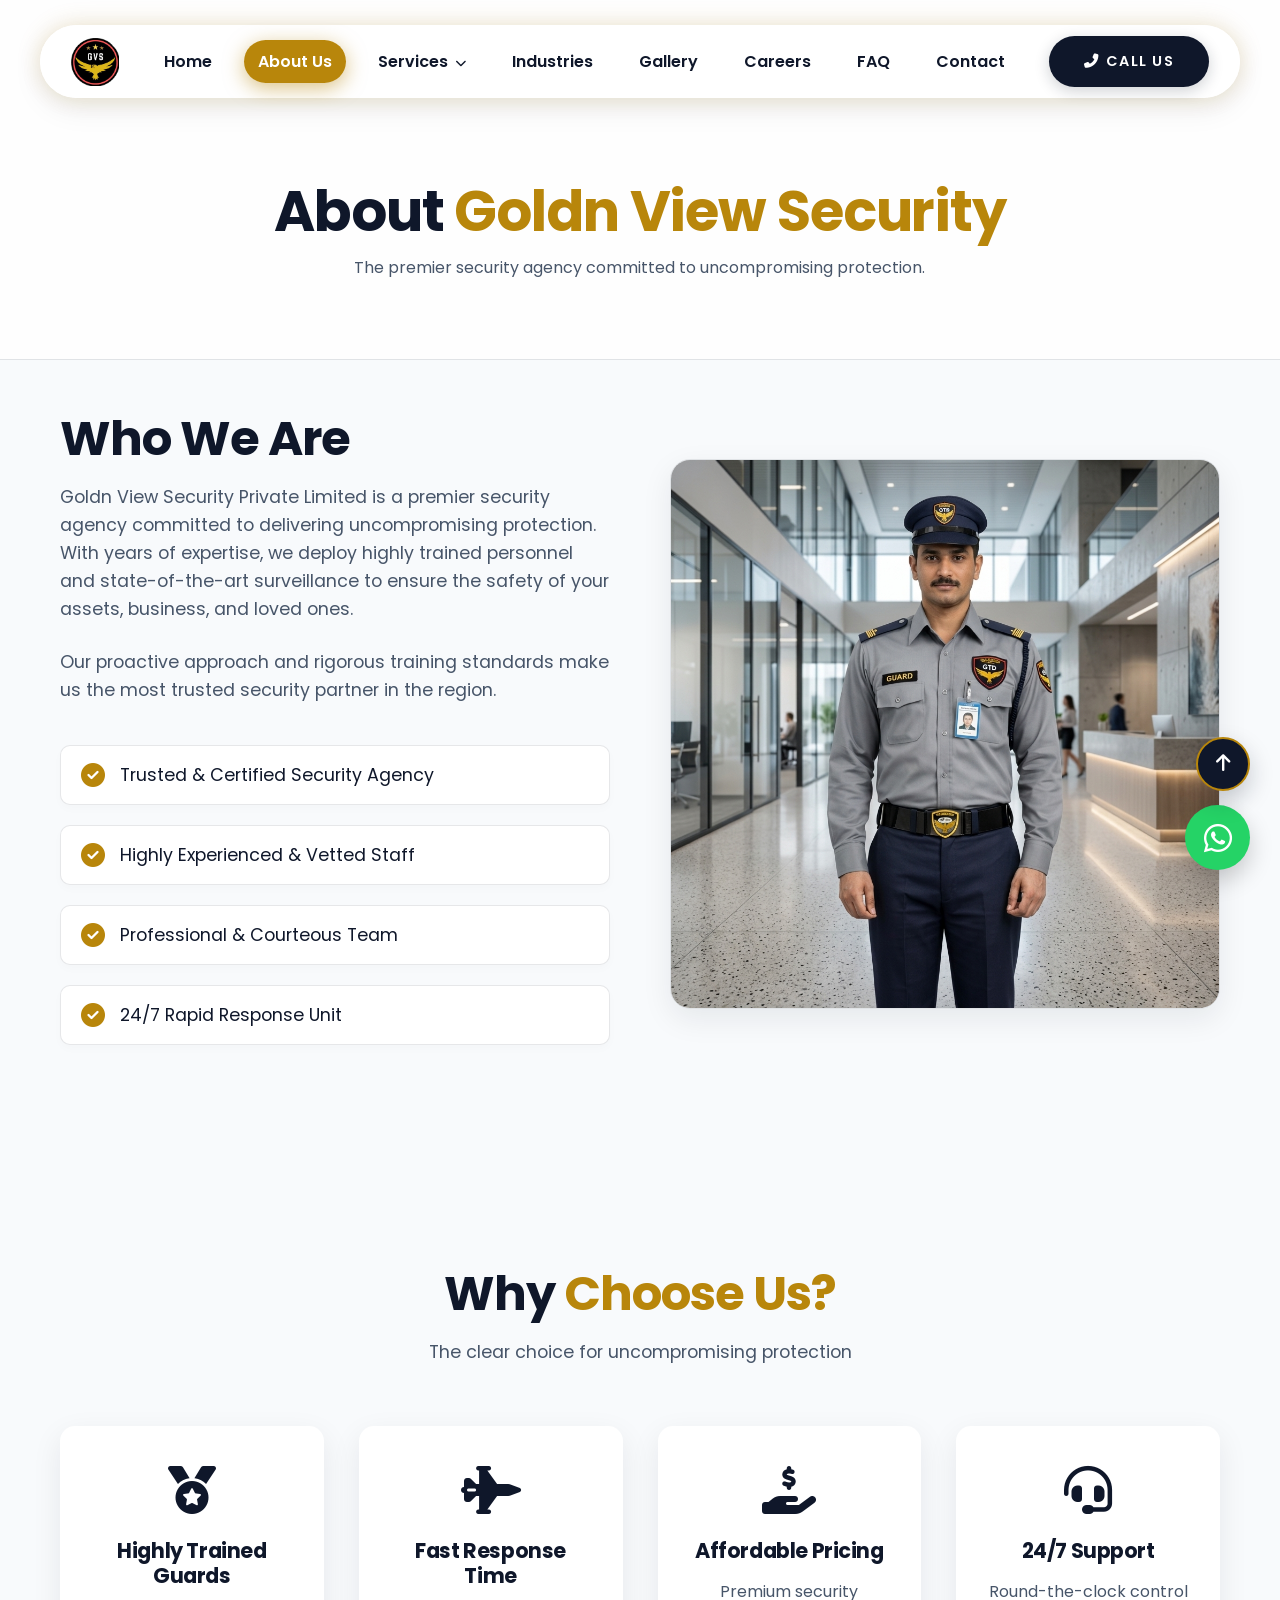
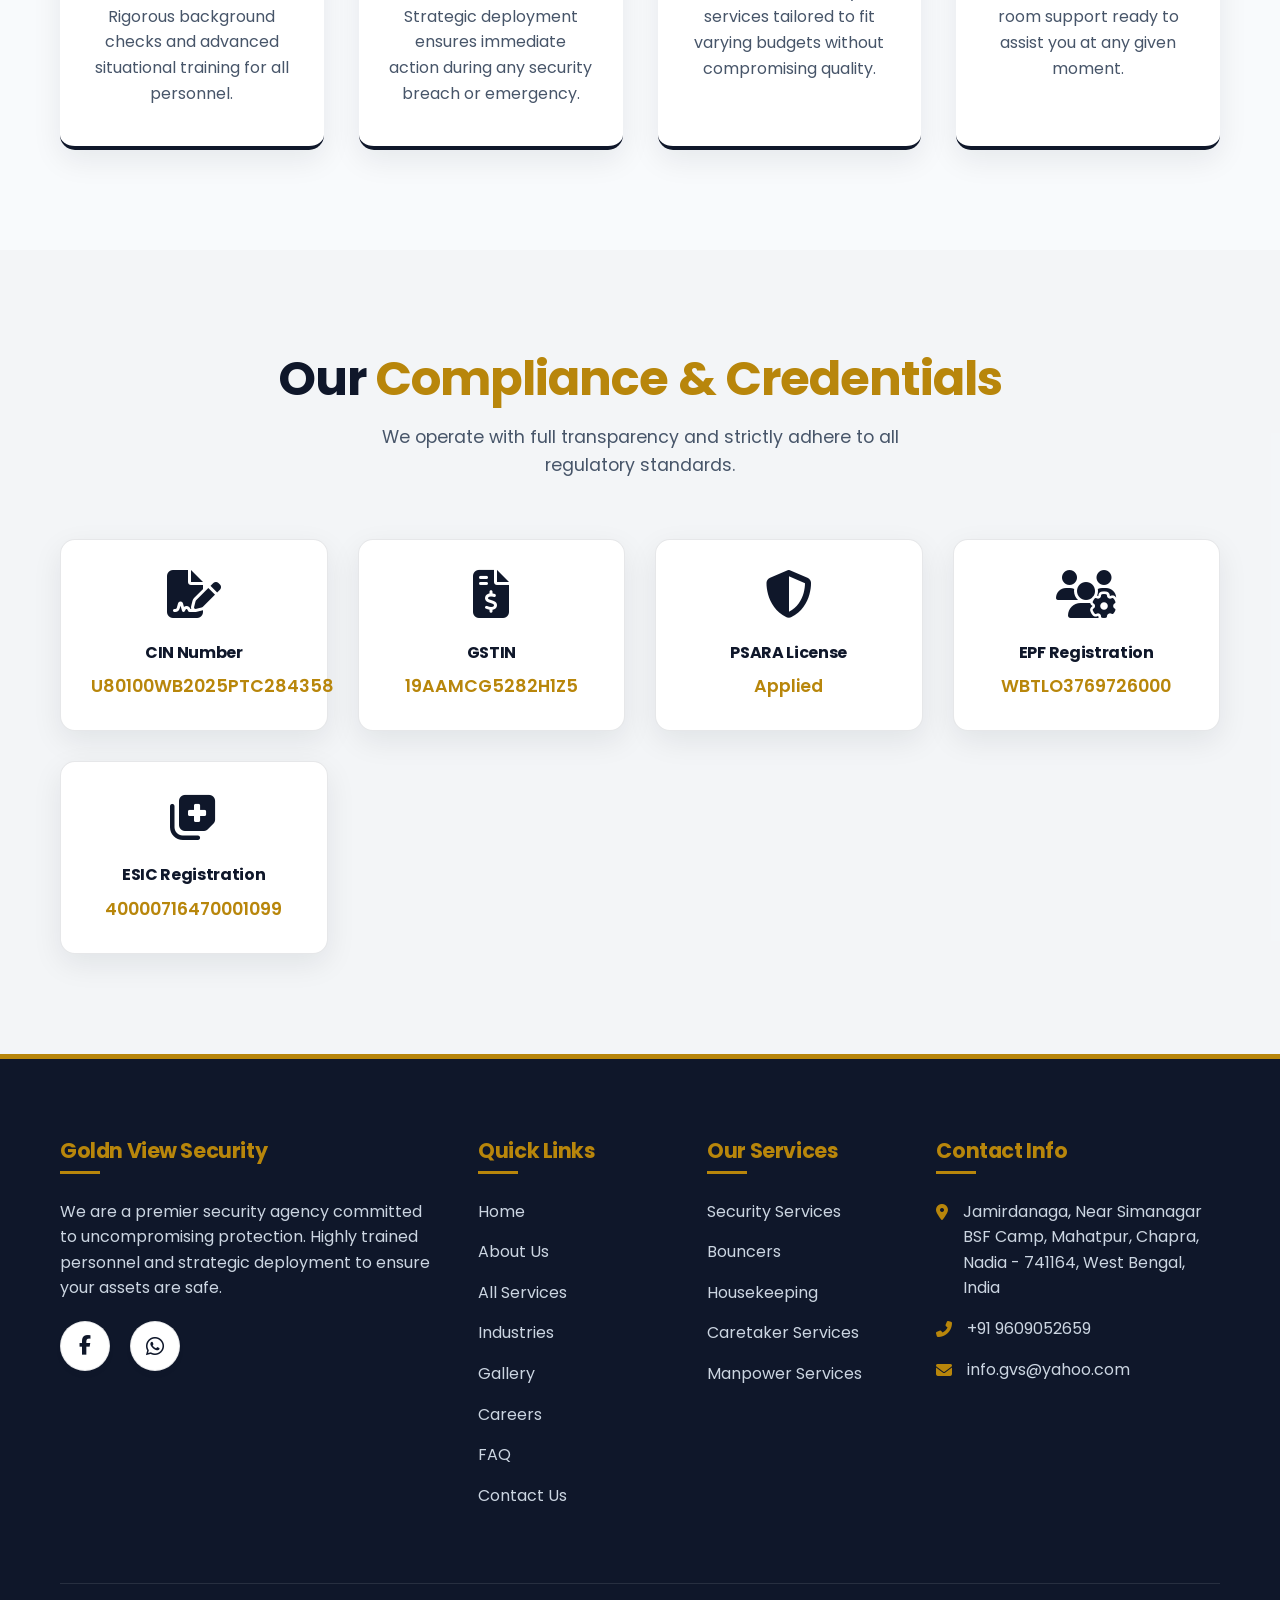
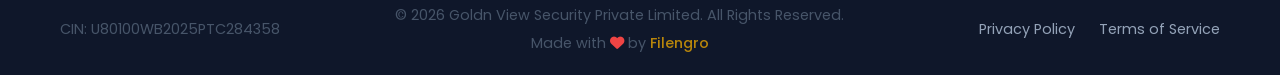
==== about.html @ c4ab2819 "Add files via upload" ====
<!DOCTYPE html>
<html lang="en">

<head>
    <meta charset="UTF-8">
    <meta name="viewport" content="width=device-width, initial-scale=1.0">
    <title>About Us | Goldn View Security</title>

    <!-- Google Fonts -->
    <link rel="preconnect" href="https://fonts.googleapis.com">
    <link rel="preconnect" href="https://fonts.gstatic.com" crossorigin>
    <link href="https://fonts.googleapis.com/css2?family=Poppins:wght@300;400;500;600;700&display=swap"
        rel="stylesheet">

    <!-- FontAwesome Icons -->
    <link rel="stylesheet" href="https://cdnjs.cloudflare.com/ajax/libs/font-awesome/6.4.0/css/all.min.css">

    <!-- Custom CSS -->
    <link rel="stylesheet" href="style.css">
</head>

<body class="page-transition-enter">

    <!-- Navigation -->
    <nav class="navbar" id="navbar">
        <div class="container">
            <a href="index.html" class="logo">
                <img src="assets/logo.png" alt="Goldn View Security Logo"
                    onerror="this.outerHTML='<span class=\'logo-text\'><span class=\'gold\'>Goldn View</span> Security</span>'">
            </a>
            <ul class="nav-links">
                <li><a href="index.html">Home</a></li>
                <li><a href="about.html" class="active">About Us</a></li>
                                <li class="dropdown">
                    <a href="services.html">Services <i class="fas fa-chevron-down" style="font-size: 0.7rem; margin-left: 3px;"></i></a>
                    <div class="dropdown-content">
                        <a href="security-services.html">Security Services</a>
                        <a href="bouncers.html">Bouncers</a>
                        <a href="housekeeping.html">Housekeeping</a>
                        <a href="caretaker-services.html">Caretaker Services</a>
                        <a href="manpower-services.html">Manpower Services</a>
                    </div>
                </li>
                <li><a href="industries.html">Industries</a></li>
                <li><a href="gallery.html">Gallery</a></li>
                <li><a href="careers.html">Careers</a></li>
                <li><a href="faq.html">FAQ</a></li>
                <li><a href="contact.html">Contact</a></li>
            </ul>
            <a href="tel:+919609052659" class="btn btn-primary nav-btn"><i class="fas fa-phone-alt" style="margin-right: 6px;"></i> Call Us</a>
            <div class="menu-toggle" id="mobile-menu">
                <i class="fas fa-bars"></i>
            </div>
        </div>
    </nav>

    <!-- Page Header -->
    <header class="page-header">
        <div class="container">
            <h1 class="fade-in-up">About <span class="gold">Goldn View Security</span></h1>
            <p class="fade-in-up delay-1">The premier security agency committed to uncompromising protection.</p>
        </div>
    </header>

    <!-- About Us Section -->
    <section class="about section" style="padding-top: 0;">
        <div class="container about-content">
            <div class="about-text reveal">
                <h2>Who <span class="navy">We Are</span></h2>
                <p>Goldn View Security Private Limited is a premier security agency committed to delivering
                    uncompromising protection. With years of expertise, we deploy highly trained personnel and
                    state-of-the-art surveillance to ensure the safety of your assets, business, and loved ones.</p>
                <p>Our proactive approach and rigorous training standards make us the most trusted security partner in
                    the region.</p>

                <ul class="about-list">
                    <li><i class="fas fa-check-circle navy"></i> Trusted & Certified Security Agency</li>
                    <li><i class="fas fa-check-circle navy"></i> Highly Experienced & Vetted Staff</li>
                    <li><i class="fas fa-check-circle navy"></i> Professional & Courteous Team</li>
                    <li><i class="fas fa-check-circle navy"></i> 24/7 Rapid Response Unit</li>
                </ul>
            </div>
            <div class="about-image reveal delay-1">
                <!-- Using custom generated guard image -->
                <img src="assets/about_guard.png" alt="Professional Security Team" class="rounded-image"
                    onerror="this.style.display='none'">
            </div>
        </div>
    </section>

    <!-- Why Choose Us Section -->
    <section class="why-us section">
        <div class="container">
            <div class="section-title reveal">
                <h2>Why <span class="gold">Choose Us?</span></h2>
                <p>The clear choice for uncompromising protection</p>
            </div>
            <div class="features-grid">
                <div class="feature-box reveal">
                    <i class="fas fa-medal gold-icon"></i>
                    <h4>Highly Trained Guards</h4>
                    <p>Rigorous background checks and advanced situational training for all personnel.</p>
                </div>
                <div class="feature-box reveal delay-1">
                    <i class="fas fa-fighter-jet gold-icon"></i>
                    <h4>Fast Response Time</h4>
                    <p>Strategic deployment ensures immediate action during any security breach or emergency.</p>
                </div>
                <div class="feature-box reveal delay-2">
                    <i class="fas fa-hand-holding-usd gold-icon"></i>
                    <h4>Affordable Pricing</h4>
                    <p>Premium security services tailored to fit varying budgets without compromising quality.</p>
                </div>
                <div class="feature-box reveal delay-3">
                    <i class="fas fa-headset gold-icon"></i>
                    <h4>24/7 Support</h4>
                    <p>Round-the-clock control room support ready to assist you at any given moment.</p>
                </div>
            </div>
        </div>
    </section>

    <!-- Compliance Section -->
    <section class="compliance section bg-light">
        <div class="container">
            <div class="section-title reveal">
                <h2>Our <span class="gold">Compliance & Credentials</span></h2>
                <p>We operate with full transparency and strictly adhere to all regulatory standards.</p>
            </div>
            <div class="compliance-grid">
                <div class="compliance-card reveal">
                    <i class="fas fa-file-signature gold-icon"></i>
                    <h4>CIN Number</h4>
                    <p class="compliance-number">U80100WB2025PTC284358</p>
                </div>
                <div class="compliance-card reveal delay-1">
                    <i class="fas fa-file-invoice-dollar gold-icon"></i>
                    <h4>GSTIN</h4>
                    <p class="compliance-number">19AAMCG5282H1Z5</p>
                </div>
                <div class="compliance-card reveal delay-2">
                    <i class="fas fa-shield-alt gold-icon"></i>
                    <h4>PSARA License</h4>
                    <p class="compliance-number">Applied</p>
                </div>
                <div class="compliance-card reveal delay-3">
                    <i class="fas fa-users-cog gold-icon"></i>
                    <h4>EPF Registration</h4>
                    <p class="compliance-number">WBTLO3769726000</p>
                </div>
                <div class="compliance-card reveal">
                    <i class="fas fa-notes-medical gold-icon"></i>
                    <h4>ESIC Registration</h4>
                    <p class="compliance-number">40000716470001099</p>
                </div>

            </div>
        </div>
    </section>

    <!-- Premium Footer -->
    <footer class="footer-premium">
        <div class="container">
            <div class="footer-top">
                <div class="footer-col footer-about">
                    <h4>Goldn View Security</h4>
                    <p>We are a premier security agency committed to uncompromising protection. Highly trained personnel
                        and strategic deployment to ensure your assets are safe.</p>
                                        <div class="social-links" style="margin-top: 20px;">
                        <a href="https://www.facebook.com/profile.php?id=61589573786683" target="_blank" aria-label="Facebook"><i class="fab fa-facebook-f"></i></a>
                        <a href="https://wa.me/919609052659" target="_blank" aria-label="WhatsApp"><i class="fab fa-whatsapp" style="font-size: 1.3rem;"></i></a>
                    </div>
                </div>
                                                                <div class="footer-col footer-links">
                    <h4>Quick Links</h4>
                    <ul>
                        <li><a href="index.html">Home</a></li>
                        <li><a href="about.html">About Us</a></li>
                        <li><a href="services.html">All Services</a></li>
                        <li><a href="industries.html">Industries</a></li>
                        <li><a href="gallery.html">Gallery</a></li>
                        <li><a href="careers.html">Careers</a></li>
                        <li><a href="faq.html">FAQ</a></li>
                        <li><a href="contact.html">Contact Us</a></li>
                    </ul>
                </div>
                <div class="footer-col footer-links">
                    <h4>Our Services</h4>
                    <ul>
                        <li><a href="security-services.html">Security Services</a></li>
                        <li><a href="bouncers.html">Bouncers</a></li>
                        <li><a href="housekeeping.html">Housekeeping</a></li>
                        <li><a href="caretaker-services.html">Caretaker Services</a></li>
                        <li><a href="manpower-services.html">Manpower Services</a></li>
                    </ul>
                </div>
                <div class="footer-col footer-contact">
                    <h4>Contact Info</h4>
                    <ul>
                        <li><i class="fas fa-map-marker-alt"></i> Jamirdanaga, Near Simanagar BSF Camp, Mahatpur,
                            Chapra, Nadia - 741164, West Bengal, India
                        </li>
                        <li><i class="fas fa-phone-alt"></i> +91 9609052659</li>
                        <li><i class="fas fa-envelope"></i> info.gvs@yahoo.com</li>
                    </ul>
                </div>
            </div>
            <div class="footer-bottom">
                <p class="compliance-text">CIN: U80100WB2025PTC284358</p>
                <div class="footer-copyright" style="text-align: center;">
                    <p>&copy; 2026 Goldn View Security Private Limited. All Rights Reserved.</p>
                    <p style="margin-top: 5px;">Made with <i class="fas fa-heart" style="color: #ef4444;"></i> by <a href="https://www.filengro.in/" target="_blank" style="color: var(--gold); font-weight: 500;">Filengro</a></p>
                </div>
                <div class="footer-legal">
                    <a href="privacy.html">Privacy Policy</a>
                    <a href="terms.html">Terms of Service</a>
                </div>
            </div>
        </div>
    </footer>
<script src="script.js"></script>
</body>

</html>
---- style.css ----
/* === CSS Variables (Light Theme) === */
:root {
    --bg-light: #f8fafc; /* Slate 50 - Off white */
    --bg-card: rgba(255, 255, 255, 0.95);
    --gold: #b8860b; /* Dark goldenrod for better contrast on light */
    --gold-light: #d4af37;
    --navy: #0f172a; /* Deep corporate navy blue */
    --navy-light: #1e293b;
    --text-dark: #0f172a;
    --text-muted: #475569;
    --border-color: rgba(15, 23, 42, 0.1);
    --shadow-soft: 0 10px 30px rgba(15, 23, 42, 0.08);
    --shadow-hover: 0 15px 40px rgba(15, 23, 42, 0.12);
    --font-main: 'Poppins', sans-serif;
    --transition: all 0.4s cubic-bezier(0.4, 0, 0.2, 1);
}

/* === Reset & Global === */
* {
    margin: 0;
    padding: 0;
    box-sizing: border-box;
}

html {
    scroll-behavior: smooth;
    background-color: var(--navy);
    overscroll-behavior-y: none;
}

body {
    font-family: var(--font-main);
    background-color: var(--bg-light);
    color: var(--text-dark);
    line-height: 1.6;
    overflow-x: hidden;
    position: relative;
    min-height: 100vh;
    overscroll-behavior-y: none;
}

/* Background Animated Gradient Orbs (Subtle for Light Theme) */
body::before, body::after {
    content: '';
    position: fixed;
    width: 600px;
    height: 600px;
    border-radius: 50%;
    filter: blur(120px);
    z-index: -1;
    animation: float 20s infinite ease-in-out;
}

body::before {
    background: rgba(184, 134, 11, 0.08); /* Subtle Gold orb */
    top: -100px;
    left: -200px;
}

body::after {
    background: rgba(15, 23, 42, 0.05); /* Subtle Navy orb */
    bottom: -100px;
    right: -200px;
    animation-delay: -10s;
}

@keyframes float {
    0%, 100% { transform: translate(0, 0); }
    25% { transform: translate(50px, 50px); }
    50% { transform: translate(-30px, 80px); }
    75% { transform: translate(-80px, -30px); }
}

a {
    text-decoration: none;
    color: var(--text-dark);
    transition: var(--transition);
}

ul {
    list-style: none;
}

.container {
    max-width: 1200px;
    margin: 0 auto;
    padding: 0 20px;
}

.section {
    padding: 100px 0;
}

.gold {
    color: var(--gold);
}

.navy {
    color: var(--navy);
}

/* === Typography === */
h1, h2, h3, h4 {
    font-weight: 700;
    line-height: 1.2;
    letter-spacing: -0.02em;
    color: var(--navy);
}

h2 {
    font-size: 3rem;
    margin-bottom: 15px;
}

p {
    color: var(--text-muted);
}

.section-title {
    text-align: center;
    margin-bottom: 60px;
    position: relative;
}

.section-title p {
    font-size: 1.1rem;
    max-width: 600px;
    margin: 0 auto;
}

/* === Buttons === */
.btn {
    display: inline-flex;
    align-items: center;
    justify-content: center;
    padding: 14px 35px;
    border-radius: 50px;
    font-weight: 600;
    text-transform: uppercase;
    letter-spacing: 1.5px;
    font-size: 0.9rem;
    cursor: pointer;
    border: none;
    transition: var(--transition);
    position: relative;
    overflow: hidden;
    z-index: 1;
}

.btn-primary {
    background: var(--navy);
    color: #ffffff;
    box-shadow: 0 4px 15px rgba(15, 23, 42, 0.2);
}

.btn-primary:hover {
    transform: translateY(-3px) scale(1.02);
    box-shadow: 0 8px 25px rgba(15, 23, 42, 0.3);
    background: var(--navy-light);
    color: #ffffff;
}

.btn-secondary {
    background: transparent;
    color: var(--navy);
    border: 2px solid var(--navy);
}

.btn-secondary:hover {
    background: var(--navy);
    color: #ffffff;
    transform: translateY(-3px) scale(1.02);
    box-shadow: 0 8px 25px rgba(15, 23, 42, 0.2);
}

.btn-gold {
    background: var(--gold);
    color: #ffffff;
}

.btn-gold:hover {
    background: var(--gold-light);
    color: #ffffff;
    transform: translateY(-3px) scale(1.02);
    box-shadow: 0 8px 25px rgba(184, 134, 11, 0.3);
}


.w-100 {
    width: 100%;
}

/* === Navigation === */
.navbar {
    position: fixed;
    top: 25px;
    left: 50%;
    transform: translateX(-50%);
    width: 95%;
    max-width: 1200px;
    padding: 10px 0;
    z-index: 1000;
    transition: top 0.35s ease, transform 0.45s cubic-bezier(0.4, 0, 0.2, 1), opacity 0.3s ease, background 0.35s ease, box-shadow 0.35s ease, border-color 0.35s ease;
    background: rgba(255, 255, 255, 0.65);
    backdrop-filter: blur(16px);
    -webkit-backdrop-filter: blur(16px);
    border-radius: 60px;
    border: 1px solid rgba(255, 255, 255, 0.9);
    box-shadow: 0 10px 30px rgba(15, 23, 42, 0.08), 0 0 25px rgba(184, 134, 11, 0.2);
    will-change: transform, opacity, top;
}

.navbar.sticky {
    top: 15px;
    background: rgba(255, 255, 255, 0.92);
    box-shadow: 0 18px 40px rgba(15, 23, 42, 0.14), 0 0 35px rgba(184, 134, 11, 0.28);
    border: 1px solid rgba(184, 134, 11, 0.35);
}

.navbar.nav-hidden {
    transform: translate(-50%, -150%);
    opacity: 0;
    pointer-events: none;
}

.navbar.nav-visible {
    transform: translate(-50%, 0);
    opacity: 1;
    pointer-events: auto;
}

.navbar .container {
    display: flex;
    justify-content: space-between;
    align-items: center;
    padding: 0 30px;
}

.logo {
    display: flex;
    align-items: center;
    gap: 10px;
}

.logo img {
    height: 48px;
    width: auto;
    transition: var(--transition);
}

.logo:hover img {
    transform: scale(1.05);
}

.nav-links {
    display: flex;
    gap: 18px;
}

.nav-links a {
    font-size: 1rem;
    font-weight: 600;
    position: relative;
    padding: 10px 14px;
    border-radius: 30px;
    color: var(--navy);
    transition: var(--transition);
}

.nav-links a:hover,
.nav-links a.active {
    color: #ffffff;
    background: var(--gold);
    box-shadow: 0 5px 20px rgba(184, 134, 11, 0.5);
    transform: translateY(-2px);
}

.menu-toggle {
    display: none;
    font-size: 1.8rem;
    color: var(--navy);
    cursor: pointer;
    transition: var(--transition);
}

.menu-toggle:hover {
    color: var(--gold);
}

/* === Page Header (For inner pages) === */
.page-header {
    height: 40vh;
    min-height: 350px;
    display: flex;
    align-items: center;
    justify-content: center;
    text-align: center;
    position: relative;
    border-bottom: 1px solid var(--border-color);
    margin-bottom: 50px;
    background-size: cover;
    background-position: center;
    background-attachment: fixed;
    padding-top: 100px;
}

.page-header::before {
    content: '';
    position: absolute;
    top: 0; left: 0; right: 0; bottom: 0;
    background: rgba(255, 255, 255, 0.85);
    z-index: 1;
}

.page-header .container {
    position: relative;
    z-index: 2;
}

.bg-about { background-image: url('assets/about_bg.png'); }
.bg-services { background-image: url('assets/services_bg.png'); }
.bg-contact { background-image: url('assets/contact_bg.png'); }
.bg-careers { background-image: url('assets/careers_bg.png'); }
.bg-faq { background-image: url('assets/faq_bg.png'); }
.bg-legal { background-image: url('assets/legal_bg.png'); }
.bg-industries { background-image: url('assets/industries_hero.png'); }

.page-header h1 {
    font-size: 3.5rem;
    margin-bottom: 10px;
}

/* === Hero Section === */
.hero {
    height: 100vh;
    min-height: 700px;
    position: relative;
    display: flex;
    align-items: center;
    justify-content: center;
    background-image: url('assets/hero_bg.png');
    background-size: cover;
    background-position: center;
    background-attachment: fixed;
    padding-top: 100px;
}

.hero-overlay {
    position: absolute;
    top: 0;
    left: 0;
    width: 100%;
    height: 100%;
    background: rgba(255, 255, 255, 0.3); /* Subtle light wash over the entire image */
    z-index: 1;
}

.hero-content {
    position: relative;
    z-index: 2;
    text-align: center;
    max-width: 900px;
    background: rgba(255, 255, 255, 0.5);
    padding: 60px 40px;
    border-radius: 30px;
    backdrop-filter: blur(6px);
    -webkit-backdrop-filter: blur(6px);
    border: 1px solid rgba(255, 255, 255, 0.6);
    box-shadow: 0 25px 50px rgba(15, 23, 42, 0.15);
}

.hero h1 {
    font-size: 4.5rem;
    margin-bottom: 25px;
    line-height: 1.1;
    color: var(--navy);
}

.hero p {
    font-size: 1.3rem;
    color: var(--navy-light);
    font-weight: 500;
    margin-bottom: 50px;
    max-width: 700px;
    margin-left: auto;
    margin-right: auto;
}

.hero-buttons {
    display: flex;
    gap: 25px;
    justify-content: center;
    margin-bottom: 60px;
}

.trust-badges {
    display: flex;
    justify-content: center;
    gap: 30px;
    flex-wrap: wrap;
}

.badge {
    background: #ffffff;
    padding: 12px 25px;
    border-radius: 50px;
    font-size: 0.95rem;
    font-weight: 500;
    border: 1px solid var(--border-color);
    display: flex;
    align-items: center;
    gap: 12px;
    transition: var(--transition);
    box-shadow: 0 4px 10px rgba(0,0,0,0.03);
    color: var(--navy);
}

.badge:hover {
    border-color: var(--gold);
    transform: translateY(-5px);
    box-shadow: 0 8px 20px rgba(184, 134, 11, 0.1);
}

.badge i {
    color: var(--gold);
    font-size: 1.2rem;
}

/* === Quick Stats === */
.stats-container {
    display: grid;
    grid-template-columns: repeat(auto-fit, minmax(200px, 1fr));
    gap: 30px;
    margin-top: 50px;
    background: #ffffff;
    padding: 40px;
    border-radius: 20px;
    box-shadow: var(--shadow-soft);
}

.stat-item {
    text-align: center;
    border-right: 1px solid var(--border-color);
}
.stat-item:last-child {
    border-right: none;
}

.stat-number {
    font-size: 3rem;
    font-weight: 700;
    color: var(--gold);
    margin-bottom: 5px;
}

.stat-label {
    font-size: 1rem;
    color: var(--text-muted);
    font-weight: 500;
    text-transform: uppercase;
    letter-spacing: 1px;
}

/* === Services Grid === */
.services-grid {
    display: grid;
    grid-template-columns: repeat(auto-fit, minmax(320px, 1fr));
    gap: 40px;
}

.service-card {
    background: #ffffff;
    padding: 50px 30px;
    border-radius: 20px;
    text-align: center;
    border: 1px solid var(--border-color);
    transition: var(--transition);
    position: relative;
    box-shadow: var(--shadow-soft);
}

.service-card:hover {
    transform: translateY(-10px);
    box-shadow: var(--shadow-hover);
    border-color: rgba(184, 134, 11, 0.3);
}

.icon-wrapper {
    width: 90px;
    height: 90px;
    margin: 0 auto 30px;
    background: rgba(184, 134, 11, 0.05);
    border: 1px solid rgba(184, 134, 11, 0.2);
    border-radius: 50%;
    display: flex;
    align-items: center;
    justify-content: center;
    font-size: 2.5rem;
    color: var(--gold);
    transition: var(--transition);
}

.service-card:hover .icon-wrapper {
    background: var(--gold);
    color: #ffffff;
    border-color: transparent;
    transform: scale(1.1) rotate(5deg);
}

.service-card h3 {
    margin-bottom: 15px;
    font-size: 1.5rem;
}

/* === About Us Section === */
.about-content {
    display: grid;
    grid-template-columns: 1fr 1fr;
    gap: 60px;
    align-items: center;
}

.about-text p {
    margin-bottom: 25px;
    font-size: 1.1rem;
}

.about-list {
    margin-top: 40px;
}

.about-list li {
    margin-bottom: 20px;
    font-size: 1.1rem;
    display: flex;
    align-items: center;
    gap: 15px;
    background: #ffffff;
    padding: 15px 20px;
    border-radius: 10px;
    border: 1px solid var(--border-color);
    transition: var(--transition);
    box-shadow: 0 4px 10px rgba(0,0,0,0.02);
}

.about-list li:hover {
    border-color: var(--gold);
    transform: translateX(10px);
    box-shadow: 0 8px 20px rgba(184, 134, 11, 0.08);
}

.about-list i {
    font-size: 1.5rem;
    color: var(--gold);
}

.rounded-image {
    width: 100%;
    border-radius: 20px;
    box-shadow: var(--shadow-soft);
    border: 1px solid var(--border-color);
    transition: var(--transition);
}

.rounded-image:hover {
    transform: scale(1.02);
    box-shadow: var(--shadow-hover);
}

/* === Why Choose Us Section === */
.features-grid {
    display: grid;
    grid-template-columns: repeat(auto-fit, minmax(260px, 1fr));
    gap: 35px;
}

.feature-box {
    text-align: center;
    padding: 40px 30px;
    background: #ffffff;
    border-radius: 15px;
    border-bottom: 4px solid var(--navy);
    transition: var(--transition);
    box-shadow: var(--shadow-soft);
}

.feature-box:hover {
    transform: translateY(-10px);
    box-shadow: var(--shadow-hover);
    border-bottom-color: var(--gold);
}

.gold-icon {
    font-size: 3rem;
    color: var(--navy);
    margin-bottom: 25px;
    transition: var(--transition);
}

.feature-box:hover .gold-icon {
    transform: scale(1.2);
    color: var(--gold);
}

.feature-box h4 {
    margin-bottom: 15px;
    font-size: 1.3rem;
}

/* === FAQ Accordion === */
.faq-container {
    max-width: 800px;
    margin: 0 auto;
}

.accordion-item {
    background: #ffffff;
    border: 1px solid var(--border-color);
    border-radius: 10px;
    margin-bottom: 15px;
    overflow: hidden;
    box-shadow: 0 4px 10px rgba(0,0,0,0.02);
}

.accordion-header {
    width: 100%;
    padding: 20px;
    display: flex;
    justify-content: space-between;
    align-items: center;
    background: transparent;
    border: none;
    cursor: pointer;
    font-size: 1.2rem;
    font-weight: 600;
    color: var(--navy);
    text-align: left;
    transition: var(--transition);
}

.accordion-header:hover {
    background: rgba(15, 23, 42, 0.02);
}

.accordion-header i {
    color: var(--gold);
    transition: transform 0.3s ease;
}

.accordion-header.active i {
    transform: rotate(180deg);
}

.accordion-content {
    max-height: 0;
    overflow: hidden;
    transition: max-height 0.3s ease-out;
    background: #ffffff;
}

.accordion-content p {
    padding: 0 20px 20px;
}

/* === Compliance Section === */
.compliance-grid {
    display: grid;
    grid-template-columns: repeat(auto-fit, minmax(250px, 1fr));
    gap: 30px;
}

.compliance-card {
    background: #ffffff;
    padding: 30px;
    border-radius: 15px;
    border: 1px solid var(--border-color);
    text-align: center;
    box-shadow: var(--shadow-soft);
    transition: var(--transition);
}

.compliance-card:hover {
    transform: translateY(-5px);
    box-shadow: var(--shadow-hover);
    border-color: rgba(184, 134, 11, 0.3);
}

.compliance-card h4 {
    margin-bottom: 10px;
    color: var(--navy);
}

.compliance-number {
    font-weight: 600;
    color: var(--gold);
    font-size: 1.1rem;
}

.bg-light {
    background: rgba(15, 23, 42, 0.02);
}

/* === Testimonials === */
.testimonials-grid {
    display: grid;
    grid-template-columns: repeat(auto-fit, minmax(300px, 1fr));
    gap: 40px;
}

.testimonial-card {
    background: #ffffff;
    padding: 40px;
    border-radius: 20px;
    box-shadow: var(--shadow-soft);
    position: relative;
}

.testimonial-card i.fa-quote-left {
    font-size: 2rem;
    color: rgba(184, 134, 11, 0.2);
    position: absolute;
    top: 30px;
    left: 30px;
}

.testimonial-text {
    font-size: 1.05rem;
    font-style: italic;
    margin-bottom: 25px;
    margin-top: 20px;
    position: relative;
    z-index: 2;
}

.client-info {
    display: flex;
    align-items: center;
    gap: 15px;
}

.client-avatar {
    width: 60px;
    height: 60px;
    border-radius: 50%;
    background: var(--navy-light);
    display: flex;
    align-items: center;
    justify-content: center;
    color: #fff;
    font-weight: bold;
    font-size: 1.2rem;
}

.client-details h4 {
    margin-bottom: 2px;
    font-size: 1.1rem;
}

.client-details span {
    font-size: 0.9rem;
    color: var(--text-muted);
}

/* === Careers === */
.jobs-grid {
    max-width: 1000px;
    margin: 0 auto 50px;
}

.job-card {
    background: #ffffff;
    padding: 30px;
    border-radius: 15px;
    box-shadow: var(--shadow-soft);
    display: flex;
    justify-content: space-between;
    align-items: center;
    margin-bottom: 20px;
    border-left: 5px solid var(--navy);
    transition: var(--transition);
}

.job-card:hover {
    transform: translateX(10px);
    border-left-color: var(--gold);
    box-shadow: var(--shadow-hover);
}

.job-info h3 {
    margin-bottom: 10px;
    color: var(--navy);
}

.job-meta {
    display: flex;
    gap: 20px;
    color: var(--text-muted);
    font-size: 0.95rem;
}

.job-meta span {
    display: flex;
    align-items: center;
    gap: 5px;
}

.job-meta i {
    color: var(--gold);
}

.career-requirements {
    display: grid;
    grid-template-columns: repeat(auto-fit, minmax(240px, 1fr));
    gap: 25px;
    margin: 0 auto 50px;
    max-width: 1000px;
}

.requirement-card {
    background: #ffffff;
    padding: 30px;
    border-radius: 15px;
    border: 1px solid var(--border-color);
    box-shadow: var(--shadow-soft);
    text-align: center;
}

.requirement-card .gold-icon {
    font-size: 2.2rem;
    margin-bottom: 15px;
}

.requirement-card h3 {
    font-size: 1.25rem;
    margin-bottom: 12px;
}

.requirement-card p {
    font-size: 0.95rem;
}

/* === Recruitment Notice === */
.recruitment-notice {
    background: #ffffff;
    padding: 50px;
    border-radius: 20px;
    text-align: center;
    border: 1px solid var(--border-color);
    box-shadow: var(--shadow-soft);
    max-width: 800px;
    margin: 0 auto;
}

.notice-icon {
    width: 80px;
    height: 80px;
    background: rgba(184, 134, 11, 0.05);
    border-radius: 50%;
    display: flex;
    align-items: center;
    justify-content: center;
    margin: 0 auto 20px;
}

.notice-icon i {
    font-size: 2rem;
    color: var(--gold);
    margin-bottom: 0;
}

.recruitment-notice h3 {
    font-size: 1.8rem;
    margin-bottom: 15px;
}

.application-details {
    background: var(--bg-light);
    padding: 25px;
    border-radius: 10px;
    margin: 30px 0;
    text-align: left;
    display: inline-block;
    border-left: 4px solid var(--gold);
}

.application-details p {
    font-size: 1.1rem;
    color: var(--navy);
    margin-bottom: 10px;
}
.application-details p:last-child {
    margin-bottom: 0;
}

.application-actions {
    display: flex;
    justify-content: center;
    flex-wrap: wrap;
    gap: 15px;
    margin-bottom: 25px;
}

.notice-muted {
    font-size: 0.95rem;
    color: var(--text-muted);
}


/* === Contact Section === */
.contact-wrapper {
    display: grid;
    grid-template-columns: 1fr 1fr;
    gap: 60px;
}

.info-item {
    display: flex;
    gap: 25px;
    margin-bottom: 40px;
    background: #ffffff;
    padding: 20px;
    border-radius: 15px;
    border: 1px solid var(--border-color);
    transition: var(--transition);
    box-shadow: 0 4px 10px rgba(0,0,0,0.02);
}

.info-item:hover {
    border-color: rgba(184, 134, 11, 0.3);
    transform: translateX(5px);
    box-shadow: 0 8px 20px rgba(184, 134, 11, 0.08);
}

.info-item i {
    font-size: 1.8rem;
    color: var(--gold);
    width: 60px;
    height: 60px;
    background: rgba(184, 134, 11, 0.05);
    border-radius: 50%;
    display: flex;
    align-items: center;
    justify-content: center;
}

.info-item h4 {
    margin-bottom: 8px;
    color: var(--navy);
    font-size: 1.2rem;
}

.social-links {
    display: flex;
    gap: 20px;
    margin-top: 40px;
}

.social-links a {
    width: 50px;
    height: 50px;
    background: #ffffff;
    border-radius: 50%;
    display: flex;
    align-items: center;
    justify-content: center;
    font-size: 1.2rem;
    color: var(--navy);
    border: 1px solid var(--border-color);
    transition: var(--transition);
    box-shadow: 0 4px 10px rgba(0,0,0,0.02);
}

.social-links a:hover {
    background: var(--navy);
    color: #ffffff;
    border-color: var(--navy);
    transform: translateY(-5px);
}

.contact-form {
    background: #ffffff;
    padding: 50px;
    border-radius: 20px;
    border: 1px solid var(--border-color);
    box-shadow: var(--shadow-soft);
}

.input-group {
    display: grid;
    grid-template-columns: 1fr 1fr;
    gap: 25px;
}

input, textarea {
    width: 100%;
    padding: 18px;
    margin-bottom: 25px;
    background: #f8fafc;
    border: 1px solid var(--border-color);
    border-radius: 10px;
    color: var(--text-dark);
    font-family: var(--font-main);
    font-size: 1rem;
    transition: var(--transition);
}

input:focus, textarea:focus {
    outline: none;
    border-color: var(--gold);
    background: #ffffff;
    box-shadow: 0 0 0 4px rgba(184, 134, 11, 0.1);
}

/* === Gallery === */
.gallery-section {
    min-height: 450px;
}

.gallery-status {
    min-height: 260px;
    display: flex;
    flex-direction: column;
    align-items: center;
    justify-content: center;
    gap: 18px;
    text-align: center;
    background: #ffffff;
    border: 1px solid var(--border-color);
    border-radius: 20px;
    box-shadow: var(--shadow-soft);
    padding: 40px 20px;
}

.gallery-status i {
    font-size: 2.4rem;
    color: var(--gold);
}

.gallery-status p {
    max-width: 560px;
    font-size: 1.05rem;
}

.gallery-grid {
    display: grid;
    grid-template-columns: repeat(auto-fit, minmax(260px, 1fr));
    gap: 28px;
}

.gallery-card {
    display: block;
    width: 100%;
    background: #ffffff;
    border: 1px solid var(--border-color);
    border-radius: 18px;
    overflow: hidden;
    box-shadow: var(--shadow-soft);
    cursor: pointer;
    padding: 0;
    text-align: left;
    transition: var(--transition);
}

.gallery-card:hover {
    transform: translateY(-8px);
    border-color: rgba(184, 134, 11, 0.35);
    box-shadow: var(--shadow-hover);
}

.gallery-card img {
    width: 100%;
    aspect-ratio: 4 / 3;
    object-fit: cover;
    display: block;
    background: #e2e8f0;
}

.gallery-card h3 {
    font-size: 1.05rem;
    padding: 18px 20px 20px;
    margin: 0;
    color: var(--navy);
}

.gallery-lightbox {
    position: fixed;
    inset: 0;
    z-index: 2000;
    display: none;
    align-items: center;
    justify-content: center;
    background: rgba(15, 23, 42, 0.92);
    padding: 80px 24px 32px;
}

.gallery-lightbox.active {
    display: flex;
}

.lightbox-content {
    max-width: min(1000px, 100%);
    max-height: 100%;
    text-align: center;
}

.lightbox-content img {
    max-width: 100%;
    max-height: 74vh;
    object-fit: contain;
    border-radius: 14px;
    box-shadow: 0 25px 70px rgba(0, 0, 0, 0.35);
    background: #ffffff;
}

.lightbox-content h3 {
    display: inline-block;
    color: #ffffff;
    font-size: 1.2rem;
    margin-top: 18px;
    padding: 10px 18px;
    border-radius: 999px;
    background: rgba(255, 255, 255, 0.12);
}

.lightbox-close,
.lightbox-nav {
    position: fixed;
    width: 48px;
    height: 48px;
    border-radius: 50%;
    border: 1px solid rgba(255, 255, 255, 0.24);
    background: rgba(255, 255, 255, 0.12);
    color: #ffffff;
    cursor: pointer;
    display: flex;
    align-items: center;
    justify-content: center;
    font-size: 1.2rem;
    transition: var(--transition);
}

.lightbox-close:hover,
.lightbox-nav:hover {
    background: var(--gold);
    border-color: var(--gold);
}

.lightbox-close {
    top: 24px;
    right: 24px;
}

.lightbox-prev {
    left: 24px;
    top: 50%;
    transform: translateY(-50%);
}

.lightbox-next {
    right: 24px;
    top: 50%;
    transform: translateY(-50%);
}

/* === Form Validation Styles === */
.input-wrapper {
    position: relative;
    width: 100%;
}

.input-wrapper input {
    margin-bottom: 5px;
}

.field-error {
    display: none;
    color: #ef4444;
    font-size: 0.82rem;
    font-weight: 500;
    margin-bottom: 18px;
    padding: 6px 12px;
    background: rgba(239, 68, 68, 0.06);
    border-left: 3px solid #ef4444;
    border-radius: 0 6px 6px 0;
    animation: shakeError 0.4s ease;
}

@keyframes shakeError {
    0%, 100% { transform: translateX(0); }
    25% { transform: translateX(-6px); }
    75% { transform: translateX(6px); }
}

/* === Premium Footer === */
.footer-premium {
    background: var(--navy);
    color: #ffffff;
    padding: 80px 0 20px;
    position: relative;
    border-top: 5px solid var(--gold);
}

.footer-top {
    display: grid;
    grid-template-columns: 2fr 1fr 1fr 1.5fr;
    gap: 40px;
    margin-bottom: 60px;
}

.footer-col h4 {
    color: var(--gold);
    font-size: 1.3rem;
    margin-bottom: 25px;
    position: relative;
    padding-bottom: 10px;
}

.footer-col h4::after {
    content: '';
    position: absolute;
    bottom: 0; left: 0;
    width: 40px; height: 3px;
    background: var(--gold);
}

.footer-about p {
    color: #cbd5e1;
    margin-bottom: 20px;
}

.footer-links li {
    margin-bottom: 15px;
}

.footer-links a {
    color: #cbd5e1;
    display: inline-block;
    transition: var(--transition);
}

.footer-links a:hover {
    color: var(--gold);
    transform: translateX(5px);
}

.footer-contact li {
    display: flex;
    gap: 15px;
    margin-bottom: 15px;
    color: #cbd5e1;
}

.footer-contact i {
    color: var(--gold);
    margin-top: 5px;
}

.footer-bottom {
    border-top: 1px solid rgba(255, 255, 255, 0.1);
    padding-top: 20px;
    display: flex;
    justify-content: space-between;
    align-items: center;
    color: #94a3b8;
    font-size: 0.9rem;
}

.footer-legal a {
    color: #94a3b8;
    margin-left: 20px;
}

.footer-legal a:hover {
    color: var(--gold);
}

/* === Floating Buttons === */
.floating-actions {
    position: fixed;
    right: 30px;
    bottom: 30px;
    z-index: 1000;
    display: flex;
    flex-direction: column;
    align-items: flex-end;
    gap: 14px;
    pointer-events: none;
}

.floating-actions .floating-btn,
.floating-actions .go-top-btn {
    pointer-events: auto;
}

.floating-btn {
    width: 65px;
    height: 65px;
    border-radius: 50%;
    display: flex;
    align-items: center;
    justify-content: center;
    font-size: 2rem;
    color: #fff;
    z-index: 100;
    box-shadow: 0 10px 25px rgba(0, 0, 0, 0.2);
    transition: var(--transition);
}

.whatsapp-btn {
    order: 2;
    background-color: #25D366;
}

.whatsapp-btn:hover {
    background-color: #1ebd5c;
    transform: scale(1.15) rotate(-10deg);
}

.go-top-btn {
    order: 1;
    width: 54px;
    height: 54px;
    border-radius: 50%;
    border: 2px solid var(--gold);
    background: var(--navy);
    color: #ffffff;
    z-index: 101;
    display: flex;
    align-items: center;
    justify-content: center;
    font-size: 1.2rem;
    cursor: pointer;
    opacity: 0;
    visibility: hidden;
    transform: translateY(18px);
    box-shadow: 0 10px 25px rgba(15, 23, 42, 0.22);
    transition: var(--transition);
}

.go-top-btn.show {
    opacity: 1;
    visibility: visible;
    transform: translateY(0);
}

.go-top-btn:hover {
    background: var(--gold);
    transform: translateY(-4px);
}

.call-btn {
    right: 110px;
    background-color: var(--navy);
    border: 2px solid var(--gold);
    color: var(--gold);
}

.call-btn:hover {
    background-color: var(--gold);
    color: #ffffff;
    transform: scale(1.15) rotate(10deg);
}

/* === Page Transitions & Animations === */
.page-transition-enter {
    opacity: 0;
    transform: translateY(20px);
    animation: fadeUpIn 0.8s cubic-bezier(0.4, 0, 0.2, 1) forwards;
}

.fade-in-up {
    opacity: 0;
    transform: translateY(40px);
    animation: fadeUpIn 1s cubic-bezier(0.4, 0, 0.2, 1) forwards;
}

.delay-1 { animation-delay: 0.2s; }
.delay-2 { animation-delay: 0.4s; }
.delay-3 { animation-delay: 0.6s; }

@keyframes fadeUpIn {
    to {
        opacity: 1;
        transform: translateY(0);
    }
}

.reveal {
    opacity: 0;
    transform: translateY(60px);
    transition: all 1s cubic-bezier(0.4, 0, 0.2, 1);
}

.reveal.active {
    opacity: 1;
    transform: translateY(0);
}

/* Animated text */
.text-gold {
    color: var(--gold);
}

/* === Responsive Design === */
@media (max-width: 1200px) {
    .hero-content {
        max-width: 80%;
    }
}

@media (max-width: 992px) {
    .section {
        padding: 80px 0;
    }
    .about-content, .contact-wrapper {
        grid-template-columns: 1fr;
    }
    .footer-top {
        grid-template-columns: 1fr 1fr;
    }
    .hero h1 {
        font-size: 3.5rem;
    }
    .page-header h1 {
        font-size: 2.8rem;
    }
    .stats-container {
        grid-template-columns: 1fr 1fr;
    }
    .hero-content {
        padding: 50px 30px;
    }
}

@media (max-width: 768px) {
    .section {
        padding: 60px 0;
    }
    .nav-links {
        position: absolute;
        top: calc(100% + 15px);
        left: -110%;
        width: 100%;
        background: rgba(255, 255, 255, 0.95);
        backdrop-filter: blur(16px);
        -webkit-backdrop-filter: blur(16px);
        flex-direction: column;
        align-items: center;
        padding: 30px 0;
        transition: 0.4s cubic-bezier(0.4, 0, 0.2, 1);
        border: 1px solid rgba(255, 255, 255, 0.9);
        box-shadow: 0 15px 35px rgba(15, 23, 42, 0.1);
        border-radius: 25px;
    }
    .nav-links.active {
        left: 0;
    }
    .nav-btn {
        display: none;
    }
    .menu-toggle {
        display: block;
    }
    
    .hero {
        min-height: 600px;
        padding-top: 100px;
        background-attachment: scroll;
        background-position: center top;
    }
    .hero-content {
        max-width: 95%;
        padding: 40px 20px;
        border-radius: 20px;
    }
    .hero h1 {
        font-size: 2.8rem;
        margin-bottom: 15px;
    }
    .hero p {
        font-size: 1.1rem;
        margin-bottom: 30px;
    }
    .hero-buttons {
        flex-direction: column;
        gap: 15px;
    }
    .trust-badges {
        gap: 15px;
    }
    .badge {
        padding: 10px 20px;
        font-size: 0.85rem;
    }
    
    .page-header {
        height: auto;
        min-height: 280px;
        margin-bottom: 30px;
        padding-top: 120px;
        padding-bottom: 40px;
        background-attachment: scroll;
        background-position: center top;
    }
    
    .stats-container {
        padding: 30px 20px;
        gap: 20px;
    }
    .industry-overview {
        grid-template-columns: 1fr;
        gap: 35px;
    }
    .industry-overview-actions .btn {
        width: 100%;
    }
    .stat-number {
        font-size: 2.5rem;
    }
    
    .services-grid {
        gap: 20px;
    }
    .service-card {
        padding: 30px 20px;
    }
    
    .input-group {
        grid-template-columns: 1fr;
    }
    
    .call-btn {
        right: 20px;
        bottom: 90px;
    }
    .floating-actions {
        right: 20px;
        bottom: 20px;
        gap: 12px;
    }
    .whatsapp-btn {
        width: 58px;
        height: 58px;
        font-size: 1.8rem;
    }
    .go-top-btn {
        width: 52px;
        height: 52px;
    }
    
    .contact-form {
        padding: 30px 20px;
    }
    .info-item {
        flex-direction: column;
        text-align: center;
        align-items: center;
        gap: 15px;
    }

    .footer-top {
        grid-template-columns: 1fr;
        gap: 30px;
        text-align: center;
    }
    .footer-col ul li {
        justify-content: center;
    }
    .social-links {
        justify-content: center;
    }
    
    .footer-bottom {
        flex-direction: column;
        gap: 15px;
        text-align: center;
    }

    .job-card {
        flex-direction: column;
        align-items: flex-start;
        gap: 20px;
    }
    .job-meta {
        flex-direction: column;
        gap: 10px;
    }
    .job-card .btn {
        width: 100%;
        text-align: center;
    }
    .recruitment-notice {
        padding: 35px 20px;
    }
    .application-details {
        display: block;
        width: 100%;
    }
    .application-actions .btn {
        width: 100%;
    }
}

@media (max-width: 480px) {
    .hero h1 {
        font-size: 2.2rem;
    }
    .page-header h1 {
        font-size: 2.2rem;
    }
    h2 {
        font-size: 2.2rem;
    }
    .stats-container {
        grid-template-columns: 1fr;
    }
    .stat-item {
        border-right: none;
        border-bottom: 1px solid var(--border-color);
        padding-bottom: 20px;
    }
    .stat-item:last-child {
        border-bottom: none;
        padding-bottom: 0;
    }
    .hero-content {
        padding: 30px 15px;
    }
}

/* === Dropdown Navigation === */
.dropdown {
    position: relative;
    display: inline-block;
}

.dropdown-content {
    display: none;
    position: absolute;
    background-color: #ffffff;
    min-width: 220px;
    box-shadow: 0 15px 35px rgba(15, 23, 42, 0.1);
    border-radius: 15px;
    z-index: 1000;
    top: 100%;
    left: 50%;
    transform: translateX(-50%);
    padding: 10px 0;
    border: 1px solid rgba(184, 134, 11, 0.2);
    margin-top: 15px;
}

.dropdown-content::before {
    content: '';
    position: absolute;
    top: -15px;
    left: 0;
    right: 0;
    height: 15px;
}

.dropdown-content a {
    color: var(--navy);
    padding: 12px 25px;
    text-decoration: none;
    display: block;
    text-align: left;
    font-size: 0.95rem;
    font-weight: 500;
    border-radius: 0;
    transition: var(--transition);
}

.dropdown-content a:hover {
    background-color: rgba(184, 134, 11, 0.05);
    color: var(--gold);
    box-shadow: none;
    transform: translateX(5px);
}

.dropdown:hover .dropdown-content {
    display: block;
    animation: fadeDropdown 0.3s ease-in-out forwards;
}

@keyframes fadeDropdown {
    from { opacity: 0; transform: translate(-50%, 10px); }
    to { opacity: 1; transform: translate(-50%, 0); }
}

@media (max-width: 768px) {
    .dropdown-content {
        position: static;
        display: none;
        transform: none;
        box-shadow: none;
        border: none;
        background: rgba(15, 23, 42, 0.02);
        padding-left: 20px;
        min-width: 100%;
        margin-top: 5px;
        border-radius: 10px;
    }
    .dropdown:hover .dropdown-content,
    .dropdown:active .dropdown-content,
    .dropdown:focus-within .dropdown-content {
        display: block;
        animation: none;
    }
}

/* === Process Section === */
.process-grid {
    display: grid;
    grid-template-columns: repeat(auto-fit, minmax(220px, 1fr));
    gap: 30px;
    position: relative;
}

.process-step {
    text-align: center;
    position: relative;
    padding: 30px 20px;
    background: #ffffff;
    border-radius: 15px;
    border: 1px solid var(--border-color);
    box-shadow: var(--shadow-soft);
    transition: var(--transition);
    overflow: hidden;
    z-index: 1;
}

.process-step:hover {
    transform: translateY(-10px);
    box-shadow: var(--shadow-hover);
    border-color: var(--gold);
}

.step-number {
    position: absolute;
    top: -15px;
    right: -10px;
    font-size: 5rem;
    font-weight: 800;
    color: rgba(184, 134, 11, 0.05);
    z-index: -1;
    transition: var(--transition);
}

.process-step:hover .step-number {
    color: rgba(184, 134, 11, 0.15);
    transform: scale(1.1);
}

.step-icon {
    width: 70px;
    height: 70px;
    margin: 0 auto 20px;
    background: var(--navy);
    color: #ffffff;
    font-size: 1.8rem;
    border-radius: 50%;
    display: flex;
    align-items: center;
    justify-content: center;
    box-shadow: 0 10px 20px rgba(15, 23, 42, 0.2);
    transition: var(--transition);
}

.process-step:hover .step-icon {
    background: var(--gold);
    transform: scale(1.1) rotateY(180deg);
}

.process-step h3 {
    margin-bottom: 10px;
    font-size: 1.3rem;
}

/* === Industries Section === */
.industry-overview {
    display: grid;
    grid-template-columns: 1fr 1fr;
    gap: 60px;
    align-items: center;
}

.industry-overview-text p {
    margin-bottom: 18px;
}

.industry-overview-actions {
    display: flex;
    flex-wrap: wrap;
    gap: 18px;
    margin-top: 30px;
}

.industry-overview-image img {
    aspect-ratio: 4 / 3;
    object-fit: cover;
    object-position: center;
}

.industries-grid {
    display: grid;
    grid-template-columns: repeat(auto-fit, minmax(150px, 1fr));
    gap: 20px;
}

.industry-card {
    background: #ffffff;
    padding: 40px 20px;
    border-radius: 15px;
    text-align: center;
    border: 1px solid var(--border-color);
    box-shadow: var(--shadow-soft);
    transition: var(--transition);
    cursor: pointer;
}

.industry-card:hover {
    background: var(--navy);
    transform: translateY(-5px);
    box-shadow: var(--shadow-hover);
}

.industry-card i {
    font-size: 2.5rem;
    color: var(--gold);
    margin-bottom: 15px;
    transition: var(--transition);
}

.industry-card h3 {
    font-size: 1.1rem;
    color: var(--navy);
    margin-bottom: 0;
    transition: var(--transition);
}

.industry-card:hover h3 {
    color: #ffffff;
}

.industry-detail-grid {
    display: grid;
    grid-template-columns: repeat(auto-fit, minmax(260px, 1fr));
    gap: 28px;
}

.industry-detail-card {
    background: #ffffff;
    padding: 35px 30px;
    border-radius: 15px;
    border: 1px solid var(--border-color);
    box-shadow: var(--shadow-soft);
    transition: var(--transition);
}

.industry-detail-card:hover {
    transform: translateY(-8px);
    box-shadow: var(--shadow-hover);
    border-color: rgba(184, 134, 11, 0.35);
}

.industry-detail-card i {
    font-size: 2.3rem;
    color: var(--gold);
    margin-bottom: 20px;
}

.industry-detail-card h3 {
    font-size: 1.3rem;
    margin-bottom: 12px;
}

.industry-detail-card p {
    font-size: 0.98rem;
}

/* === CTA Banner Section === */
.cta-section {
    padding: 80px 0;
    background: var(--bg-light);
}

.cta-box {
    background: linear-gradient(135deg, var(--navy) 0%, #1e3a8a 100%);
    padding: 60px 40px;
    border-radius: 30px;
    text-align: center;
    color: #ffffff;
    box-shadow: 0 20px 40px rgba(15, 23, 42, 0.2);
    position: relative;
    overflow: hidden;
}

.cta-box::before {
    content: '';
    position: absolute;
    top: -50%; left: -50%;
    width: 200%; height: 200%;
    background: radial-gradient(circle, rgba(184,134,11,0.15) 0%, transparent 60%);
    z-index: 0;
}

.cta-box > * {
    position: relative;
    z-index: 1;
}

.cta-box h2 {
    color: #ffffff;
    font-size: 2.5rem;
    margin-bottom: 20px;
}

.cta-box p {
    color: #e2e8f0;
    font-size: 1.1rem;
    max-width: 600px;
    margin: 0 auto 40px;
}

.cta-buttons {
    display: flex;
    gap: 20px;
    justify-content: center;
    flex-wrap: wrap;
}

.cta-buttons .btn-secondary:hover {
    background: #ffffff;
    color: var(--navy);
}
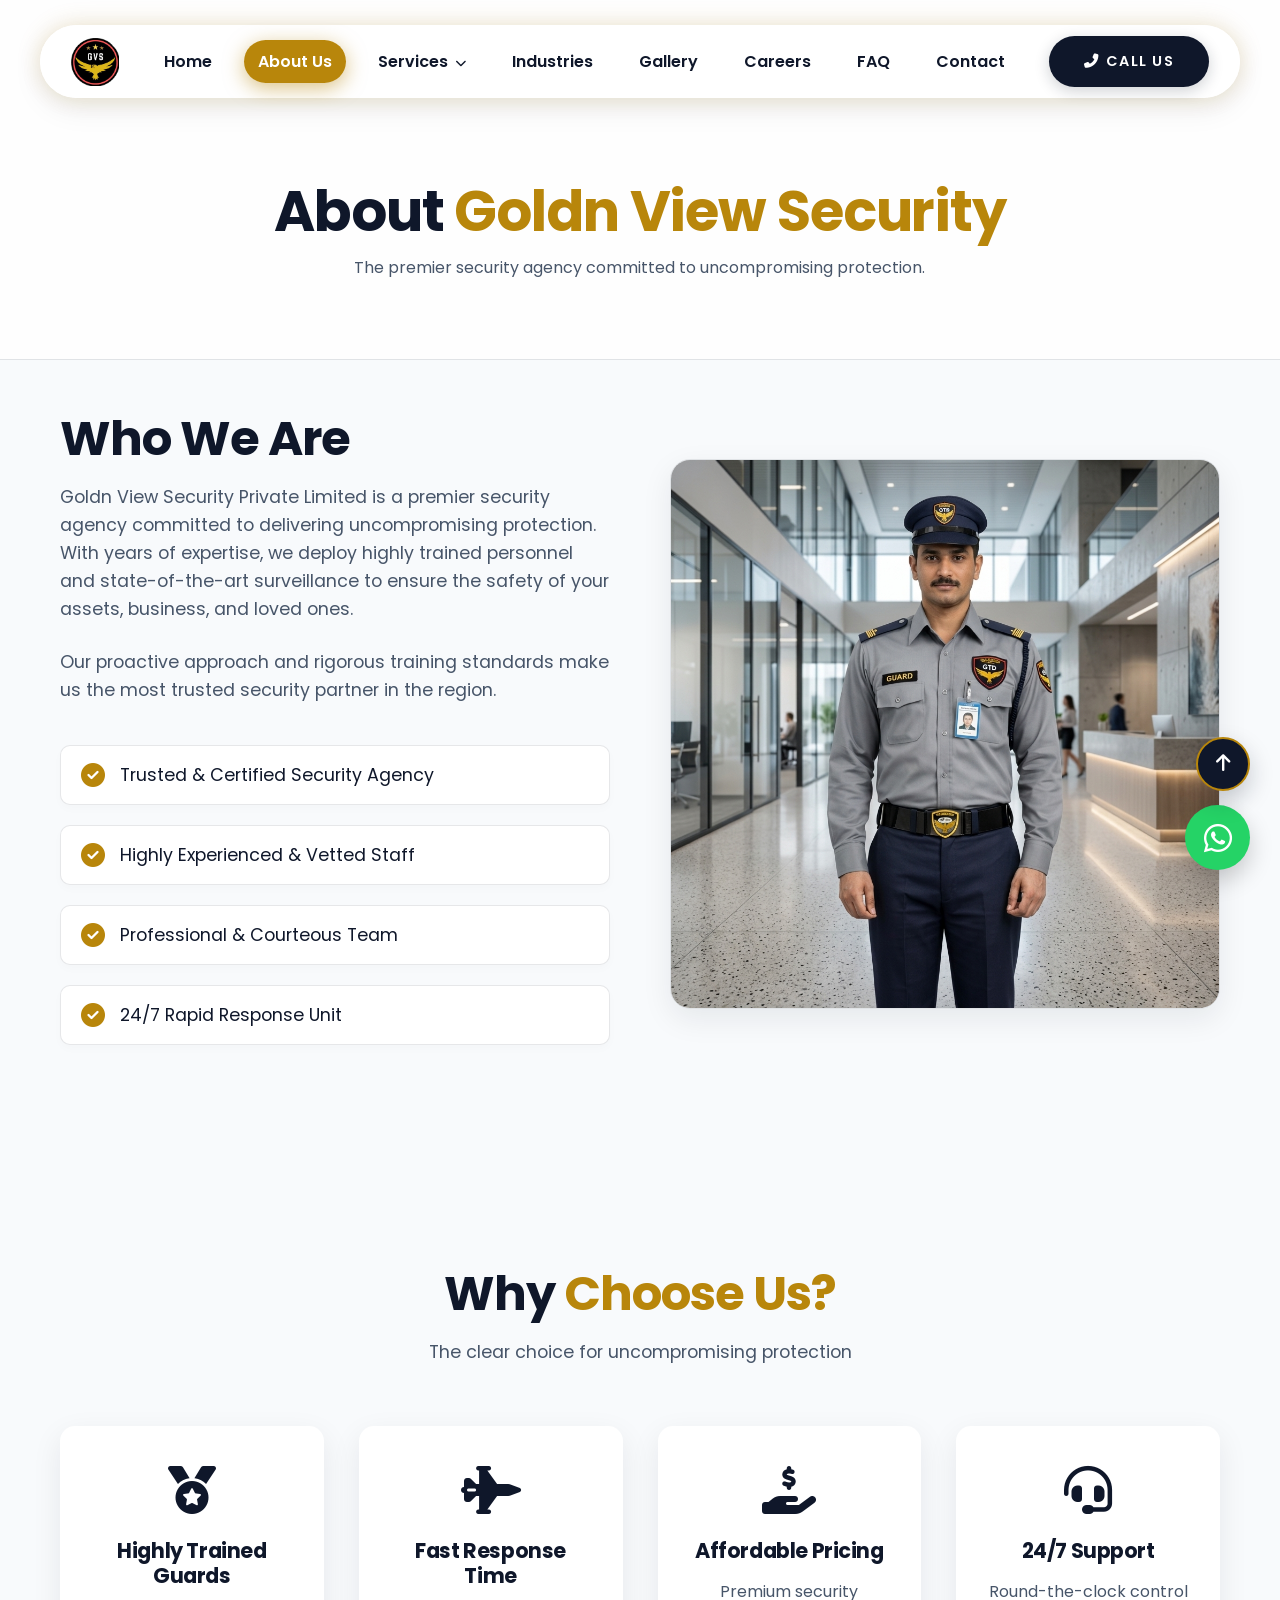
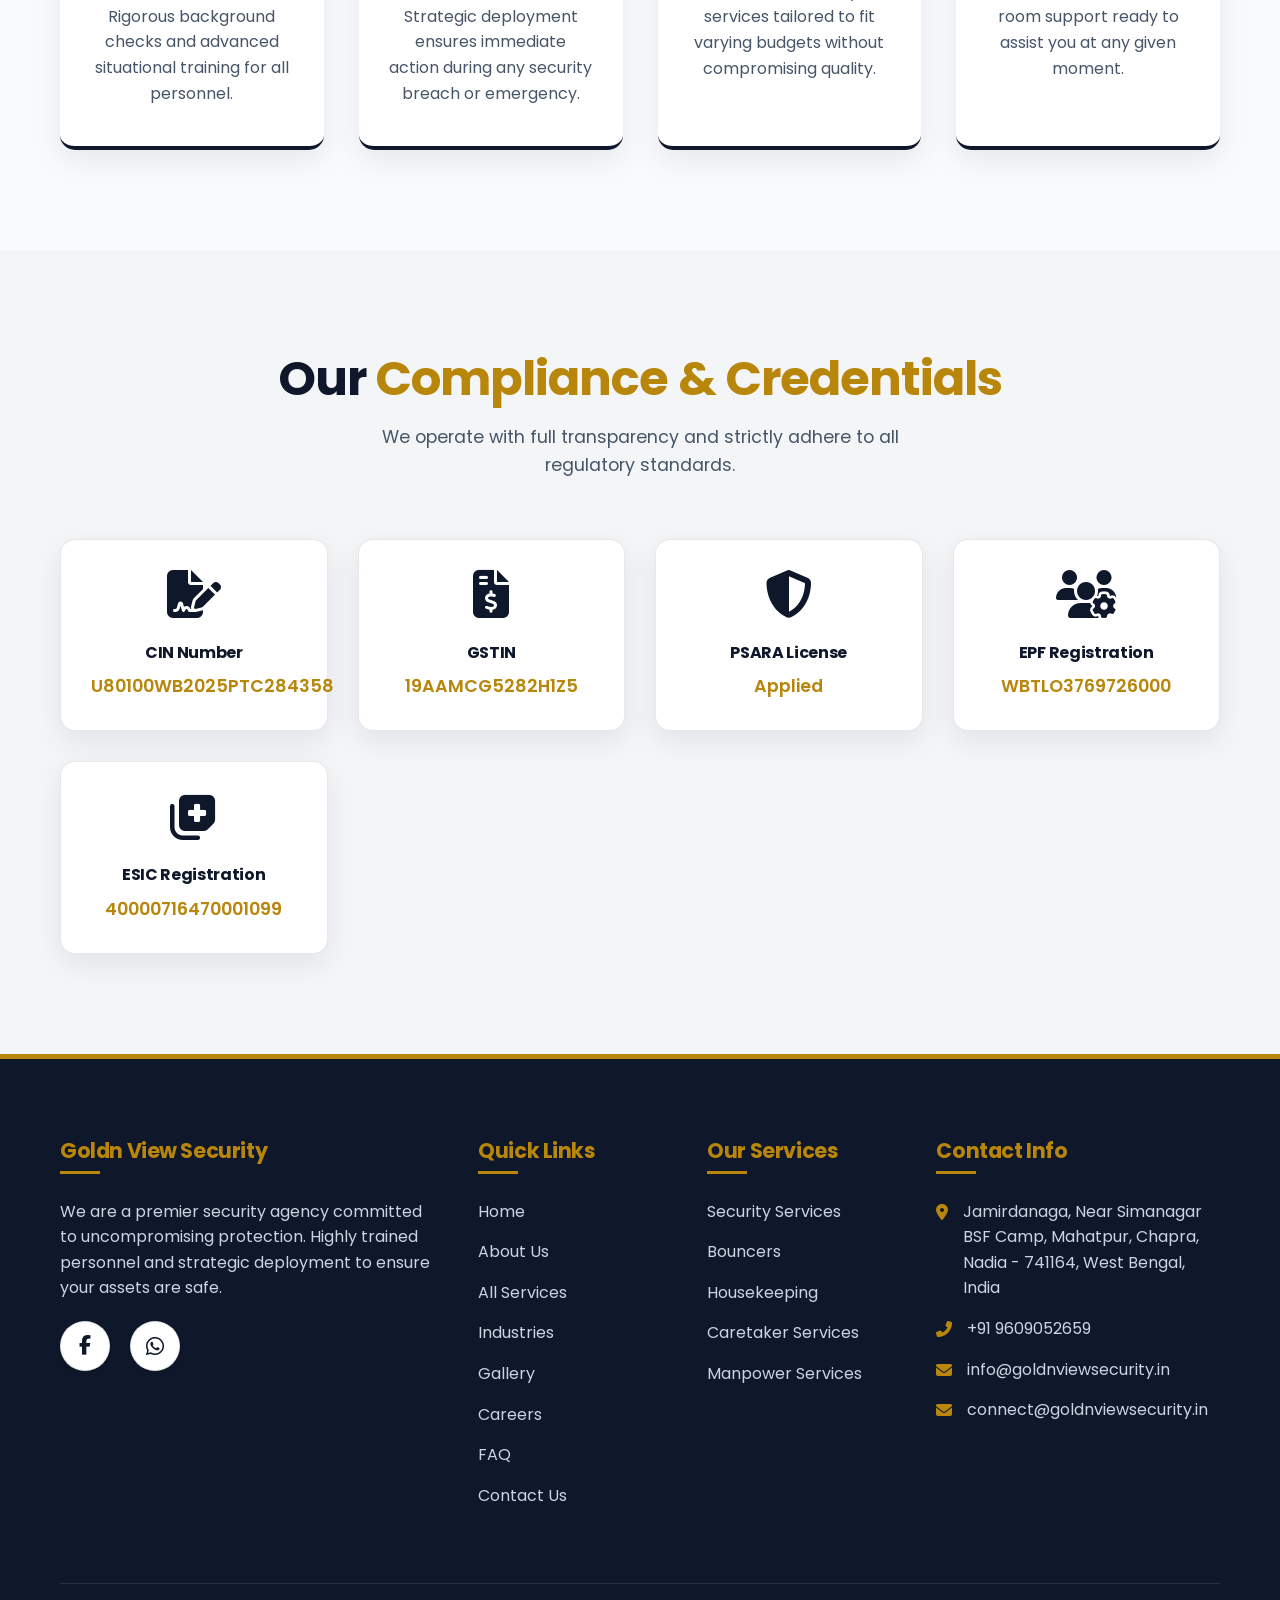
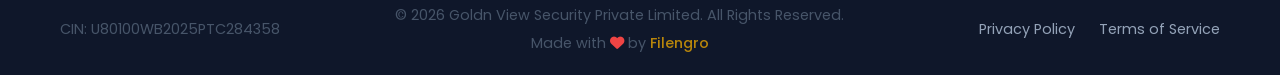
==== commit 616058c3: "Update about.html" ====
--- a/about.html
+++ b/about.html
@@ -2,6 +2,9 @@
 <html lang="en">
 
 <head>
+    <link rel="icon" type="image/png" sizes="48x48" href="/assets/favicon.png">
+    <link rel="apple-touch-icon" href="/assets/favicon.png">
+    <meta name="theme-color" content="#0A2342">
     <meta charset="UTF-8">
     <meta name="viewport" content="width=device-width, initial-scale=1.0">
     <title>About Us | Goldn View Security</title>
@@ -201,7 +204,8 @@
                             Chapra, Nadia - 741164, West Bengal, India
                         </li>
                         <li><i class="fas fa-phone-alt"></i> +91 9609052659</li>
-                        <li><i class="fas fa-envelope"></i> info.gvs@yahoo.com</li>
+                        <li><i class="fas fa-envelope"></i> info@goldnviewsecurity.in</li>
+                        <li><i class="fas fa-envelope"></i> connect@goldnviewsecurity.in</li>
                     </ul>
                 </div>
             </div>
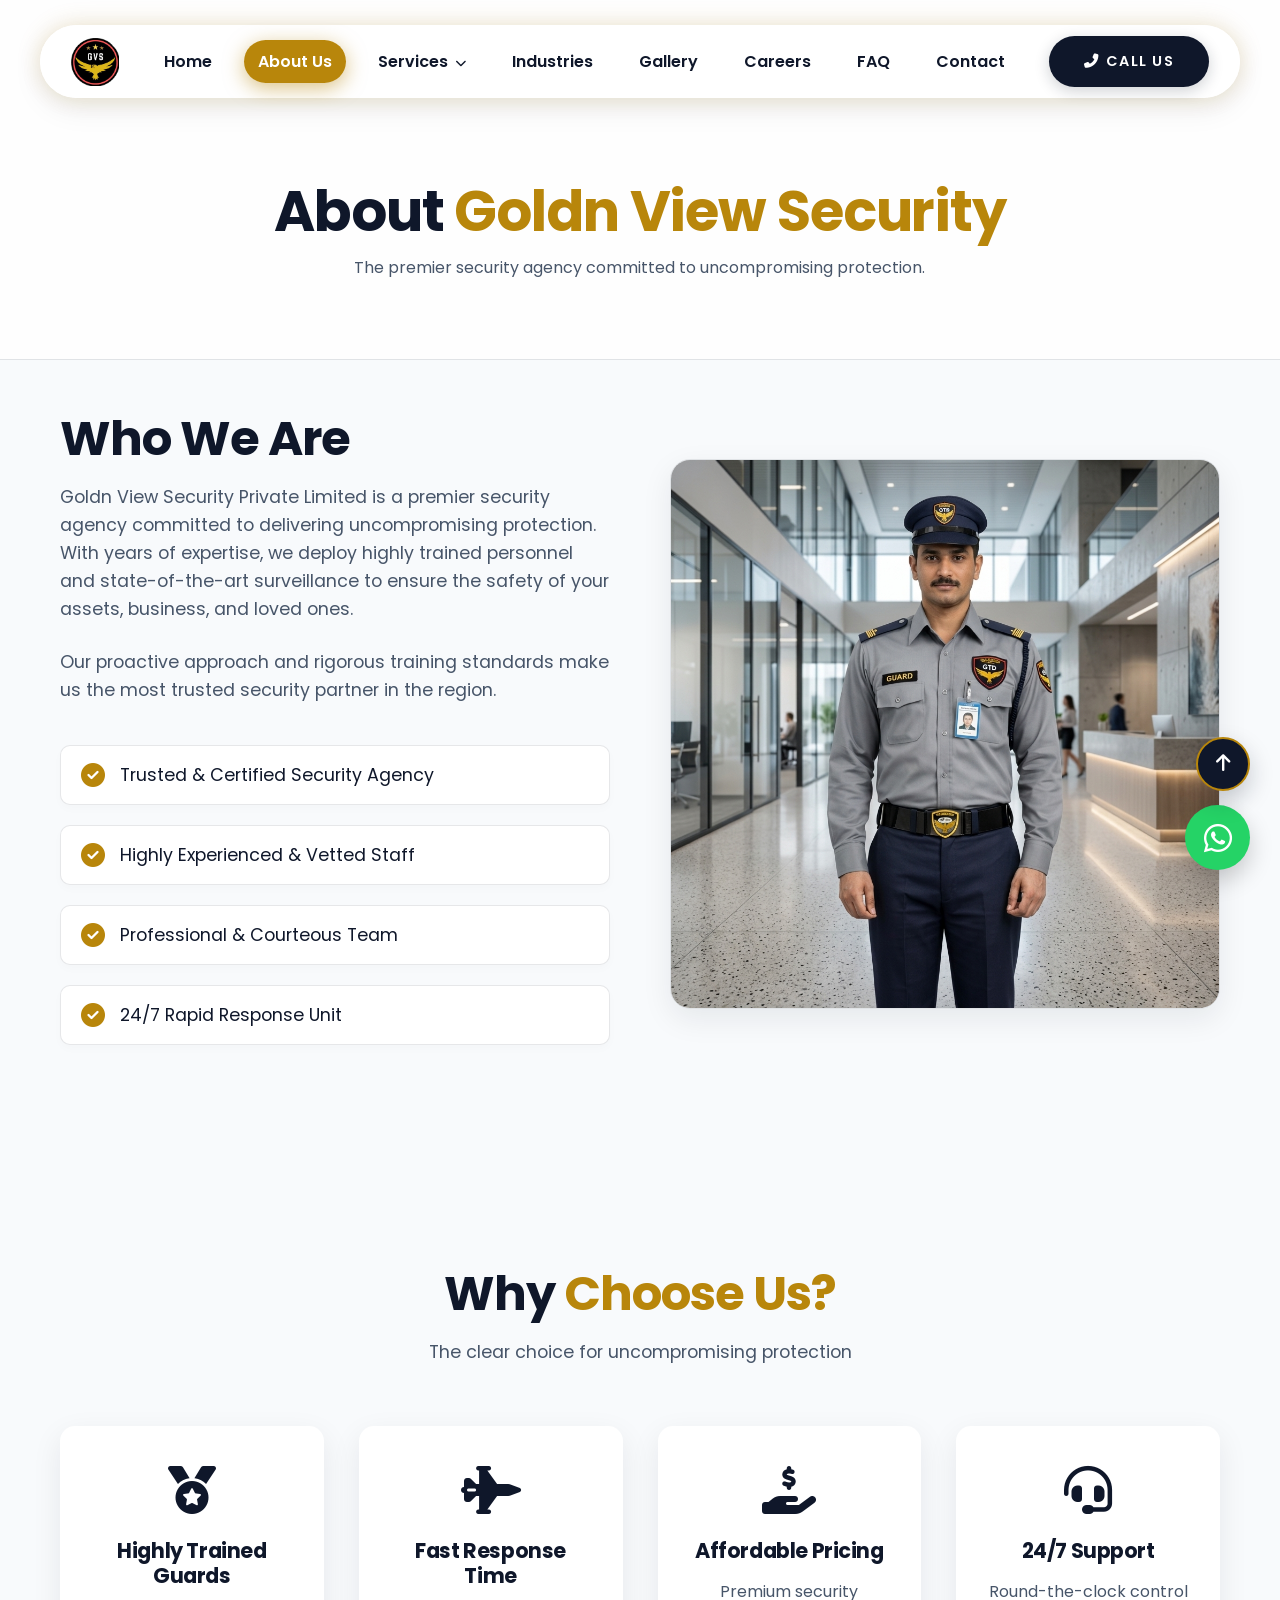
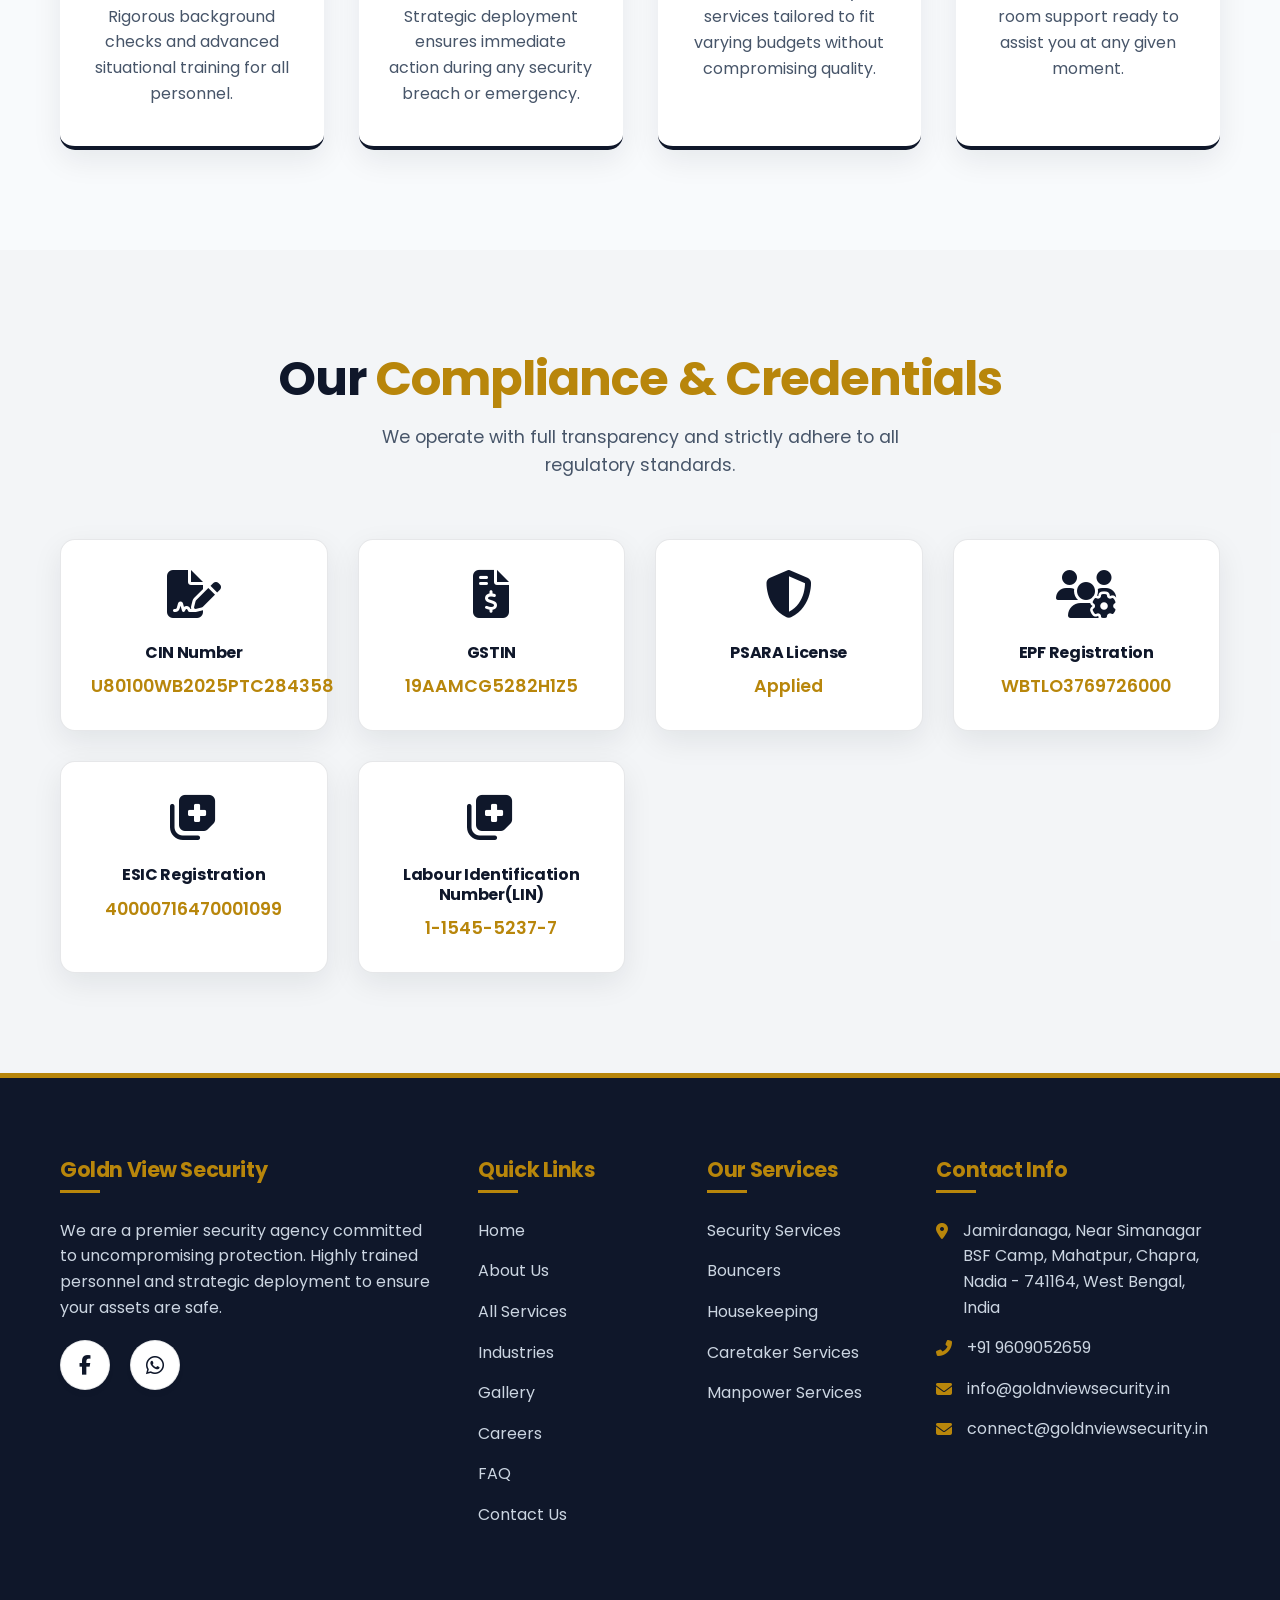
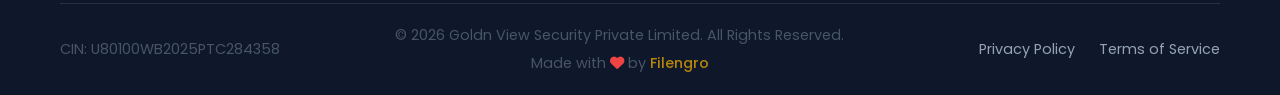
==== commit 45679901: "Update about.html" ====
--- a/about.html
+++ b/about.html
@@ -156,6 +156,11 @@
                     <h4>ESIC Registration</h4>
                     <p class="compliance-number">40000716470001099</p>
                 </div>
+                 <div class="compliance-card reveal">
+                    <i class="fas fa-notes-medical gold-icon"></i>
+                    <h4>Labour Identification Number(LIN)</h4>
+                    <p class="compliance-number">1-1545-5237-7</p>
+                </div>
 
             </div>
         </div>
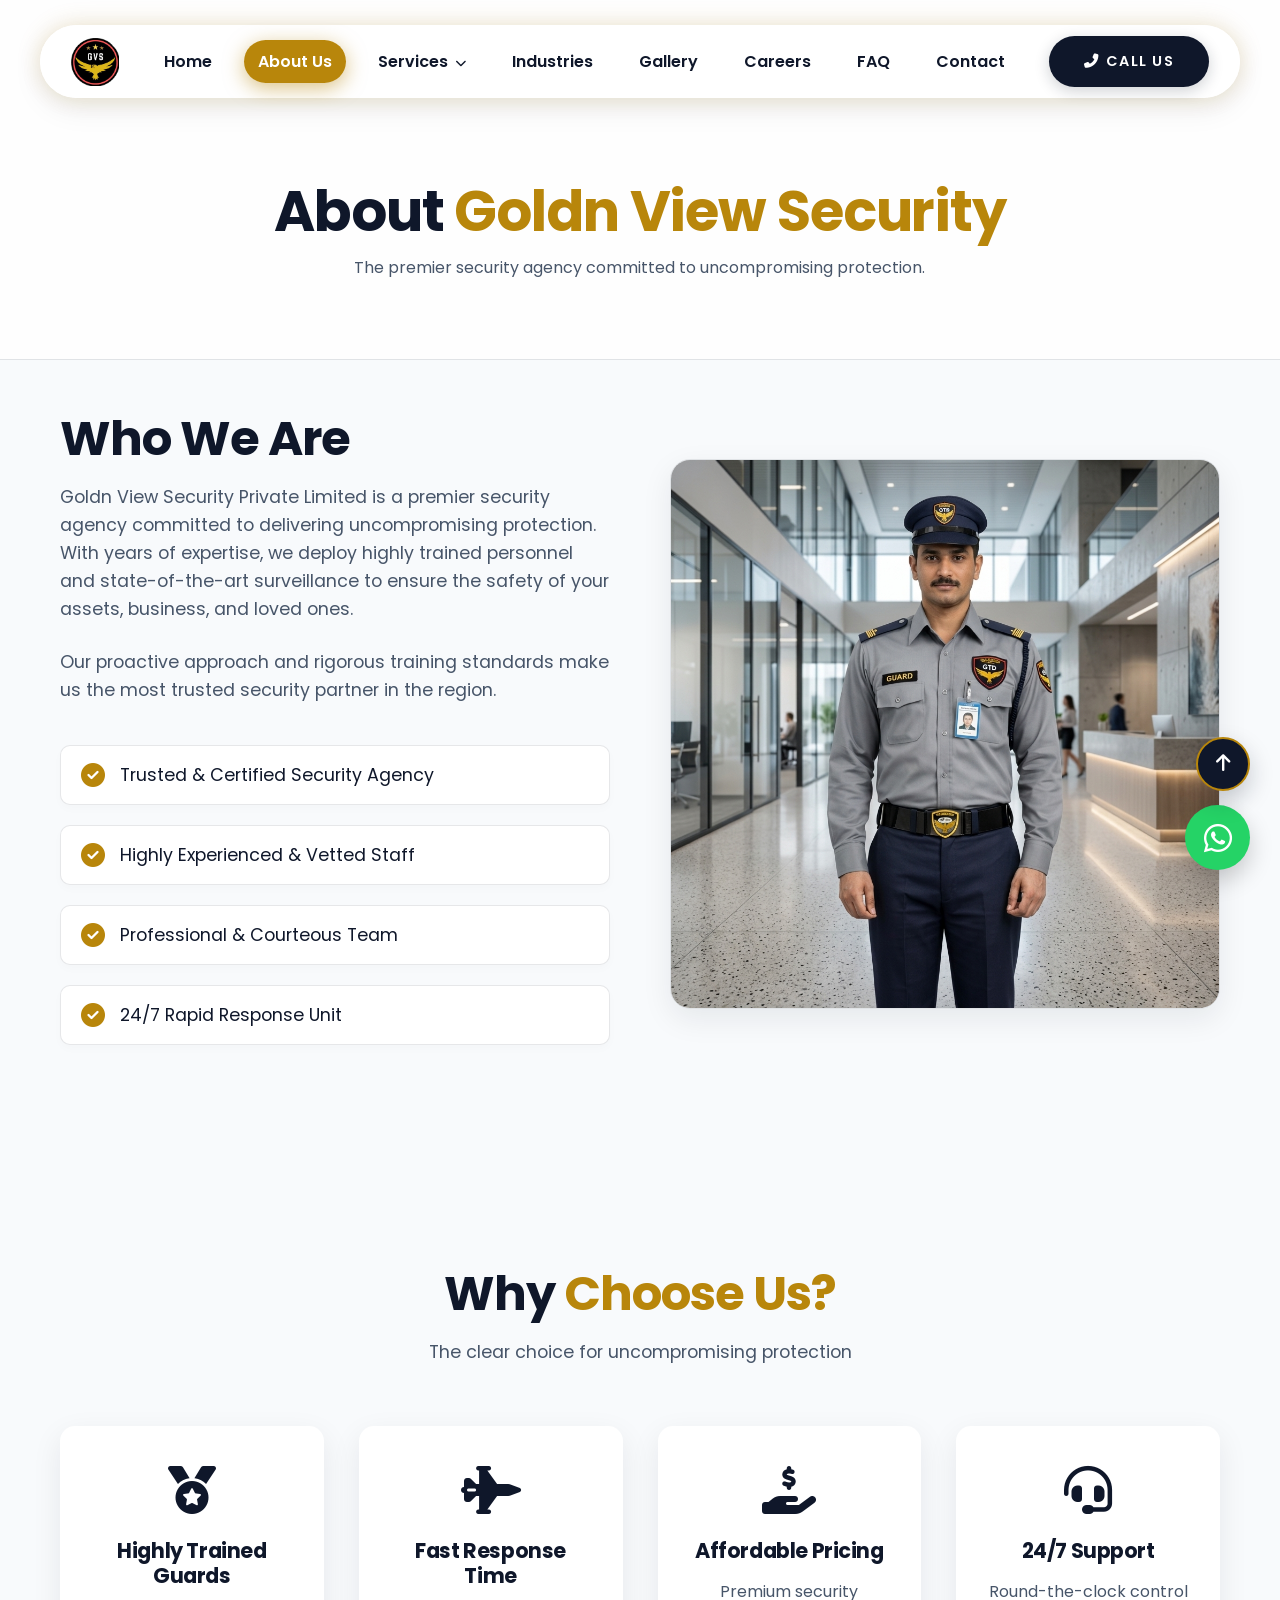
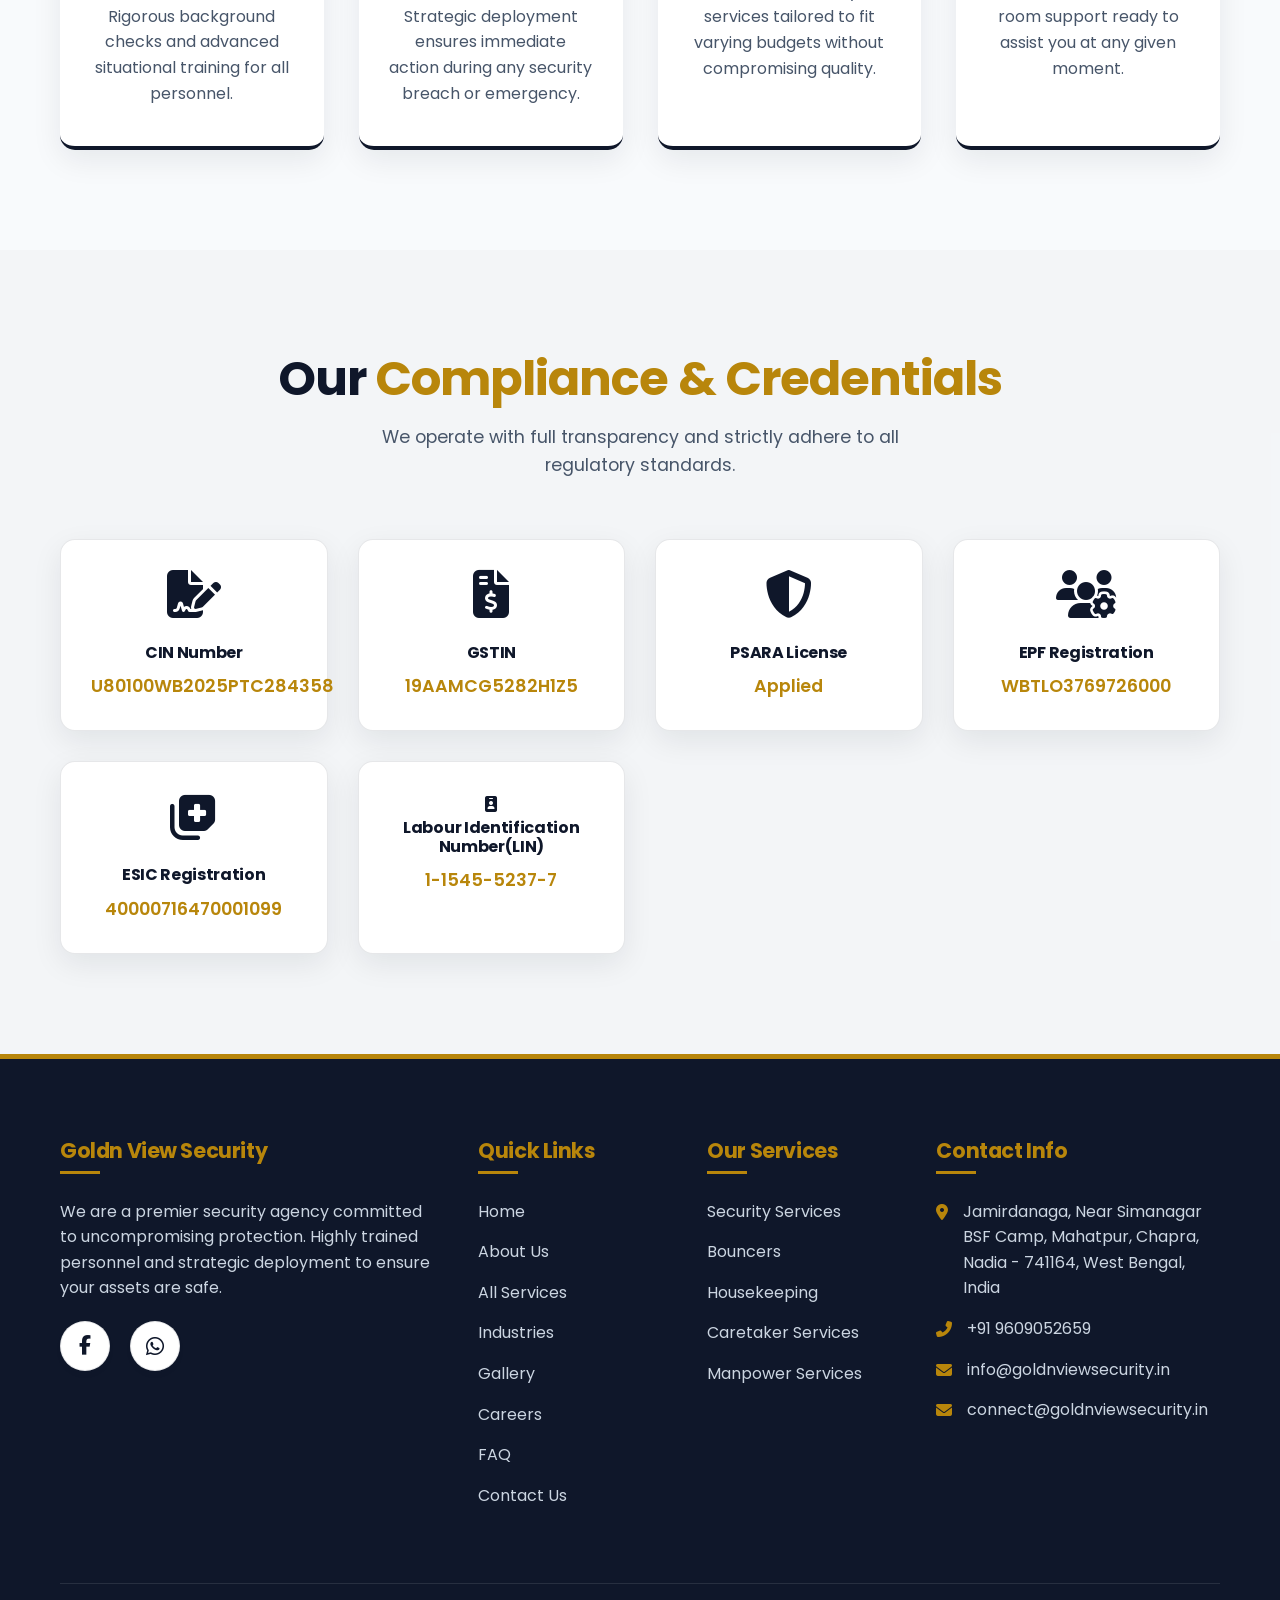
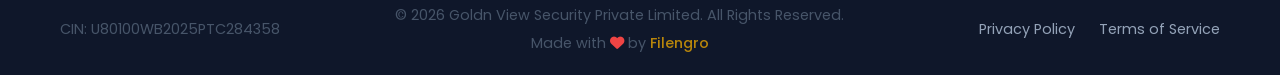
==== commit cff744c2: "Update about.html" ====
--- a/about.html
+++ b/about.html
@@ -157,7 +157,7 @@
                     <p class="compliance-number">40000716470001099</p>
                 </div>
                  <div class="compliance-card reveal">
-                    <i class="fas fa-notes-medical gold-icon"></i>
+                    <i class="fa-solid fa-id-badge"></i>
                     <h4>Labour Identification Number(LIN)</h4>
                     <p class="compliance-number">1-1545-5237-7</p>
                 </div>
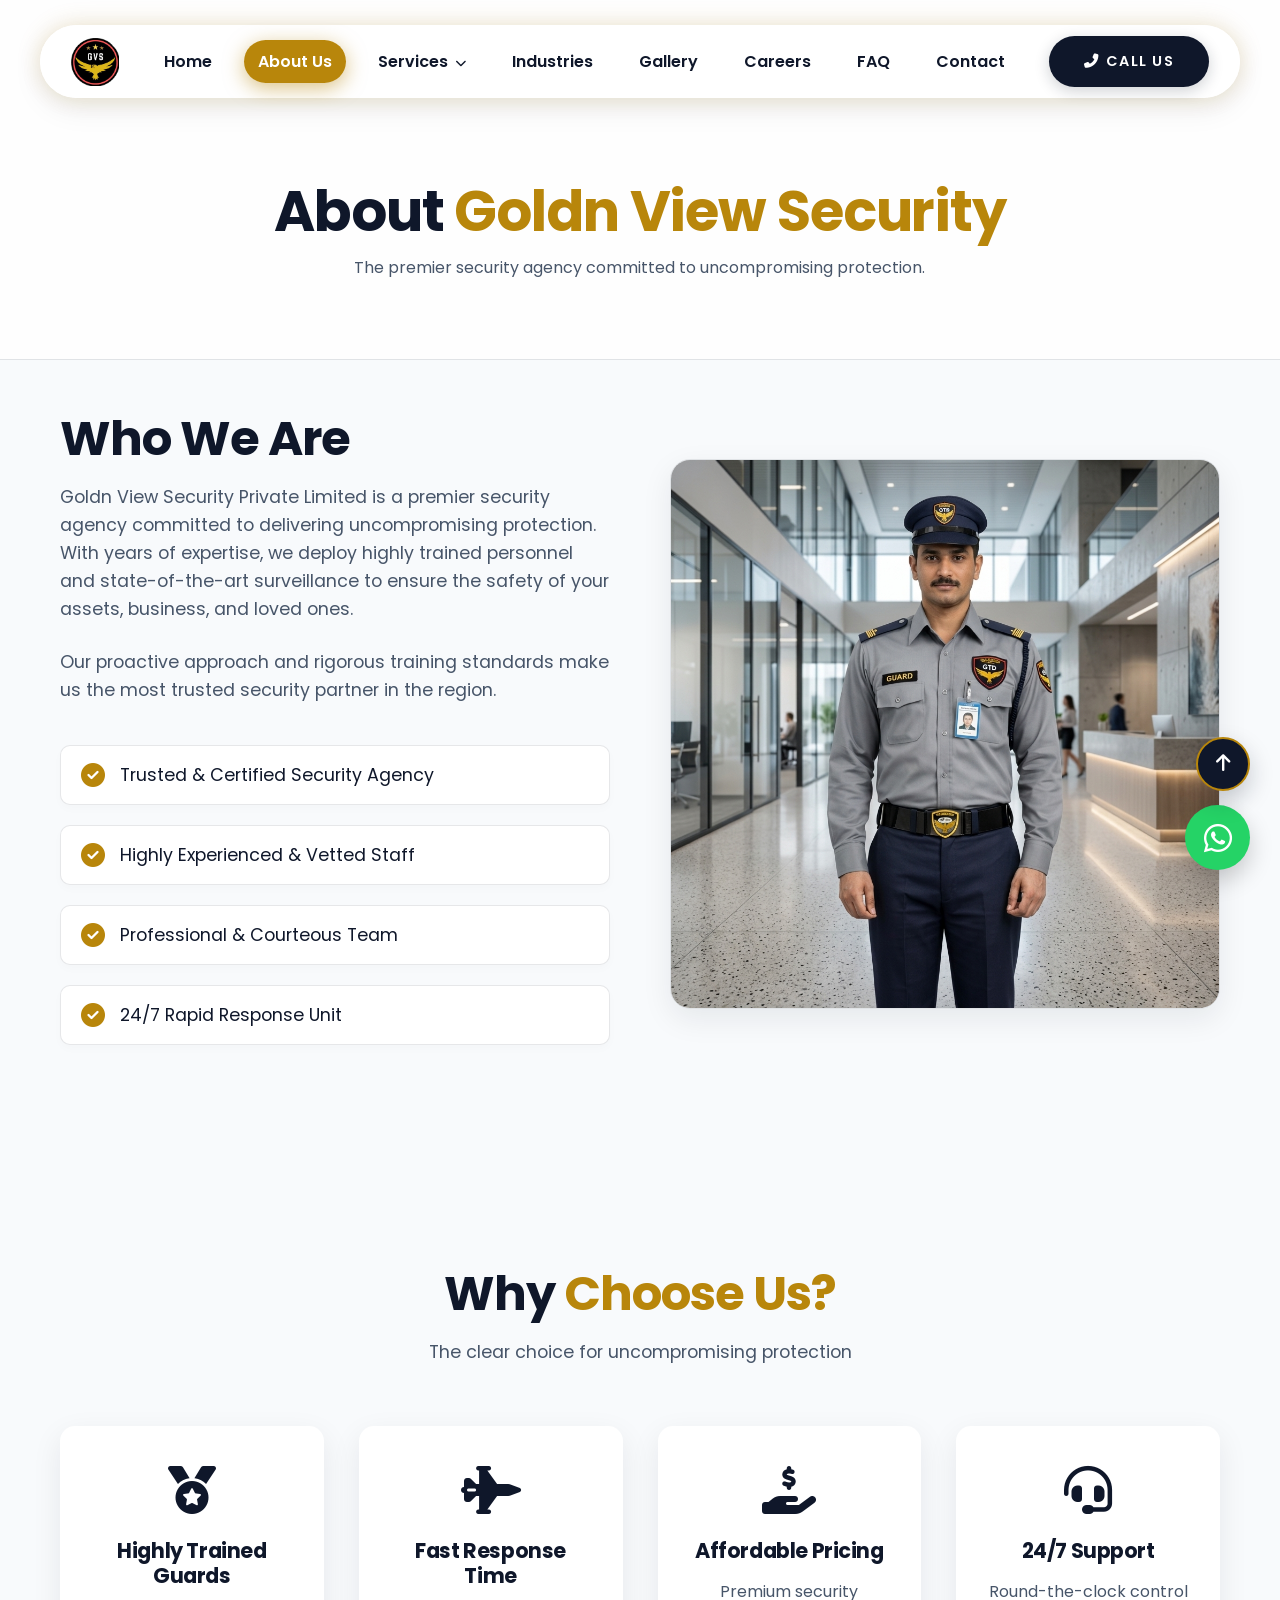
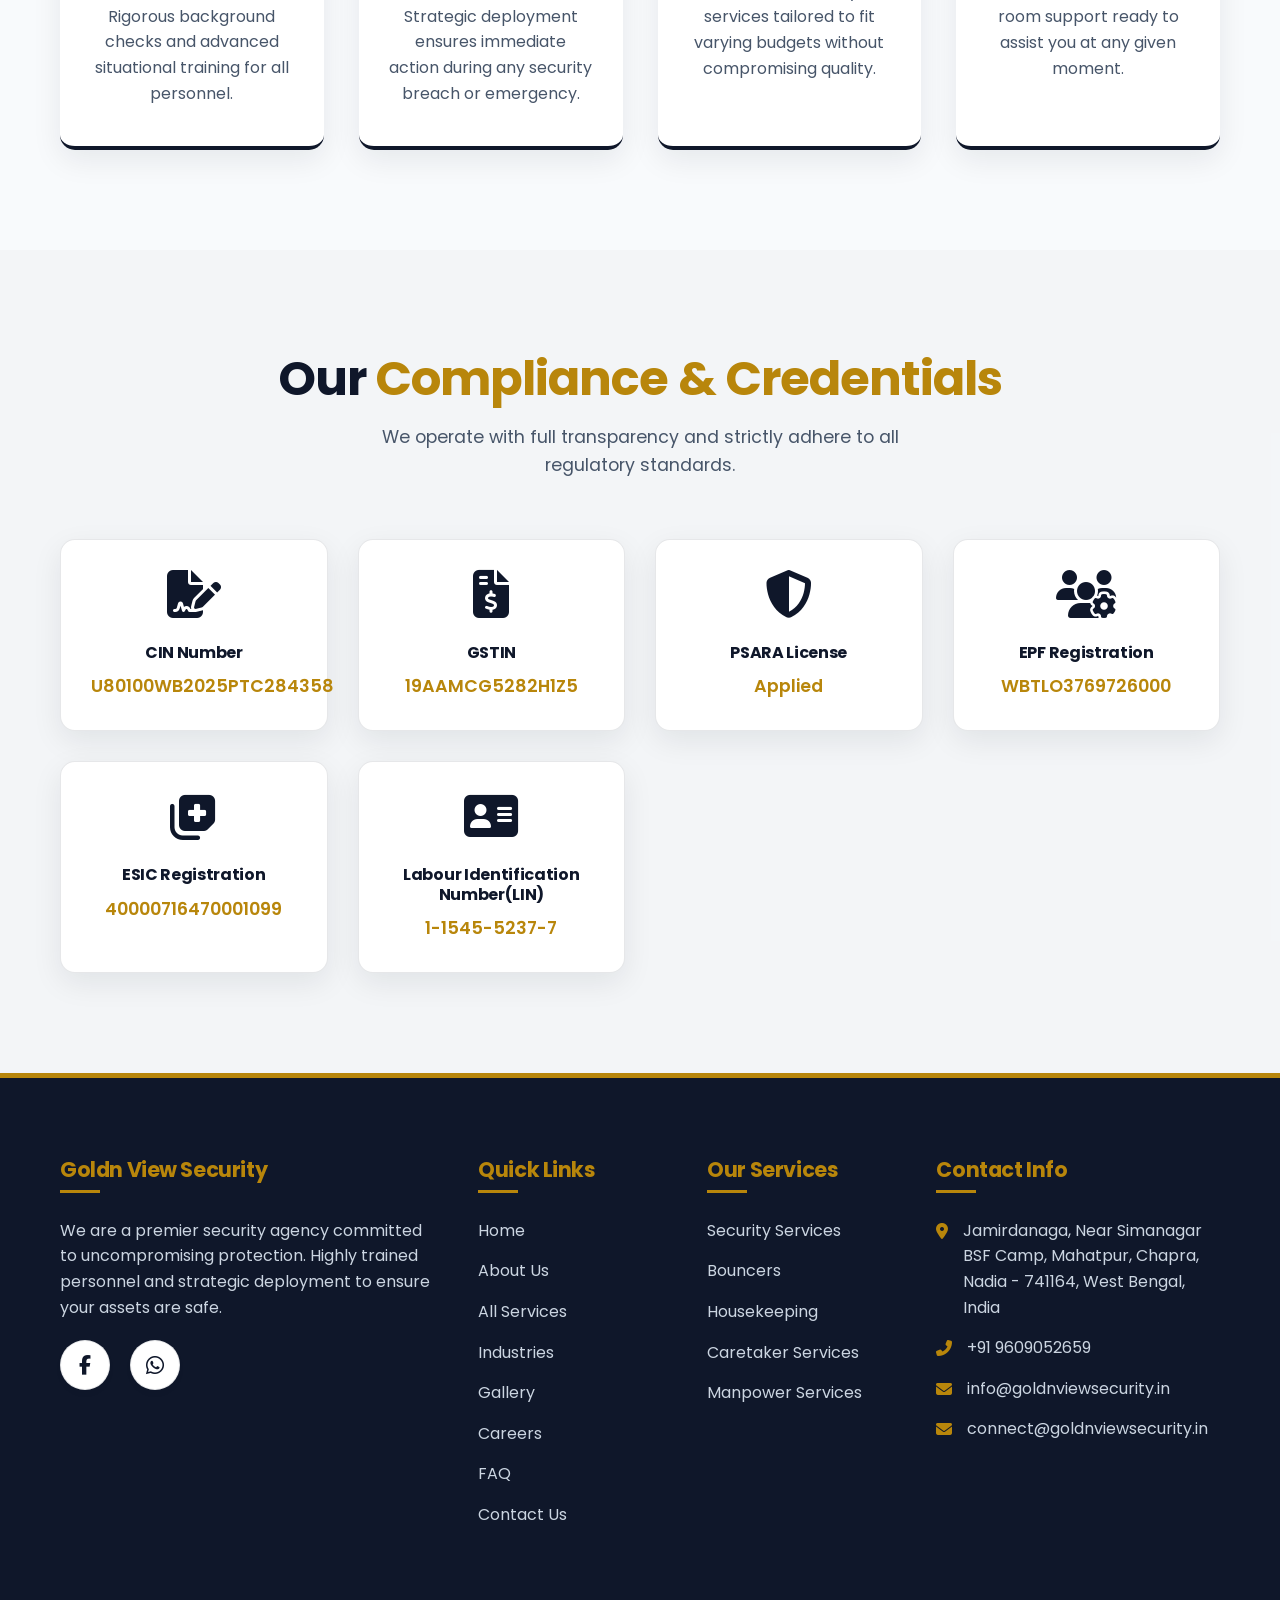
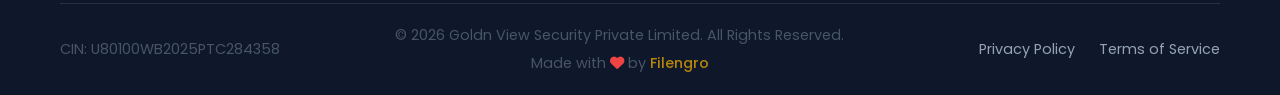
==== commit 931146a4: "Fix HTML formatting and structure in about.html" ====
--- a/about.html
+++ b/about.html
@@ -157,8 +157,8 @@
                     <p class="compliance-number">40000716470001099</p>
                 </div>
                  <div class="compliance-card reveal">
-                    <i class="fa-solid fa-id-badge"></i>
-                    <h4>Labour Identification Number(LIN)</h4>
+                     <i class="fas fa-address-card gold-icon"></i>
+                     <h4>Labour Identification Number(LIN)</h4>
                     <p class="compliance-number">1-1545-5237-7</p>
                 </div>
 
